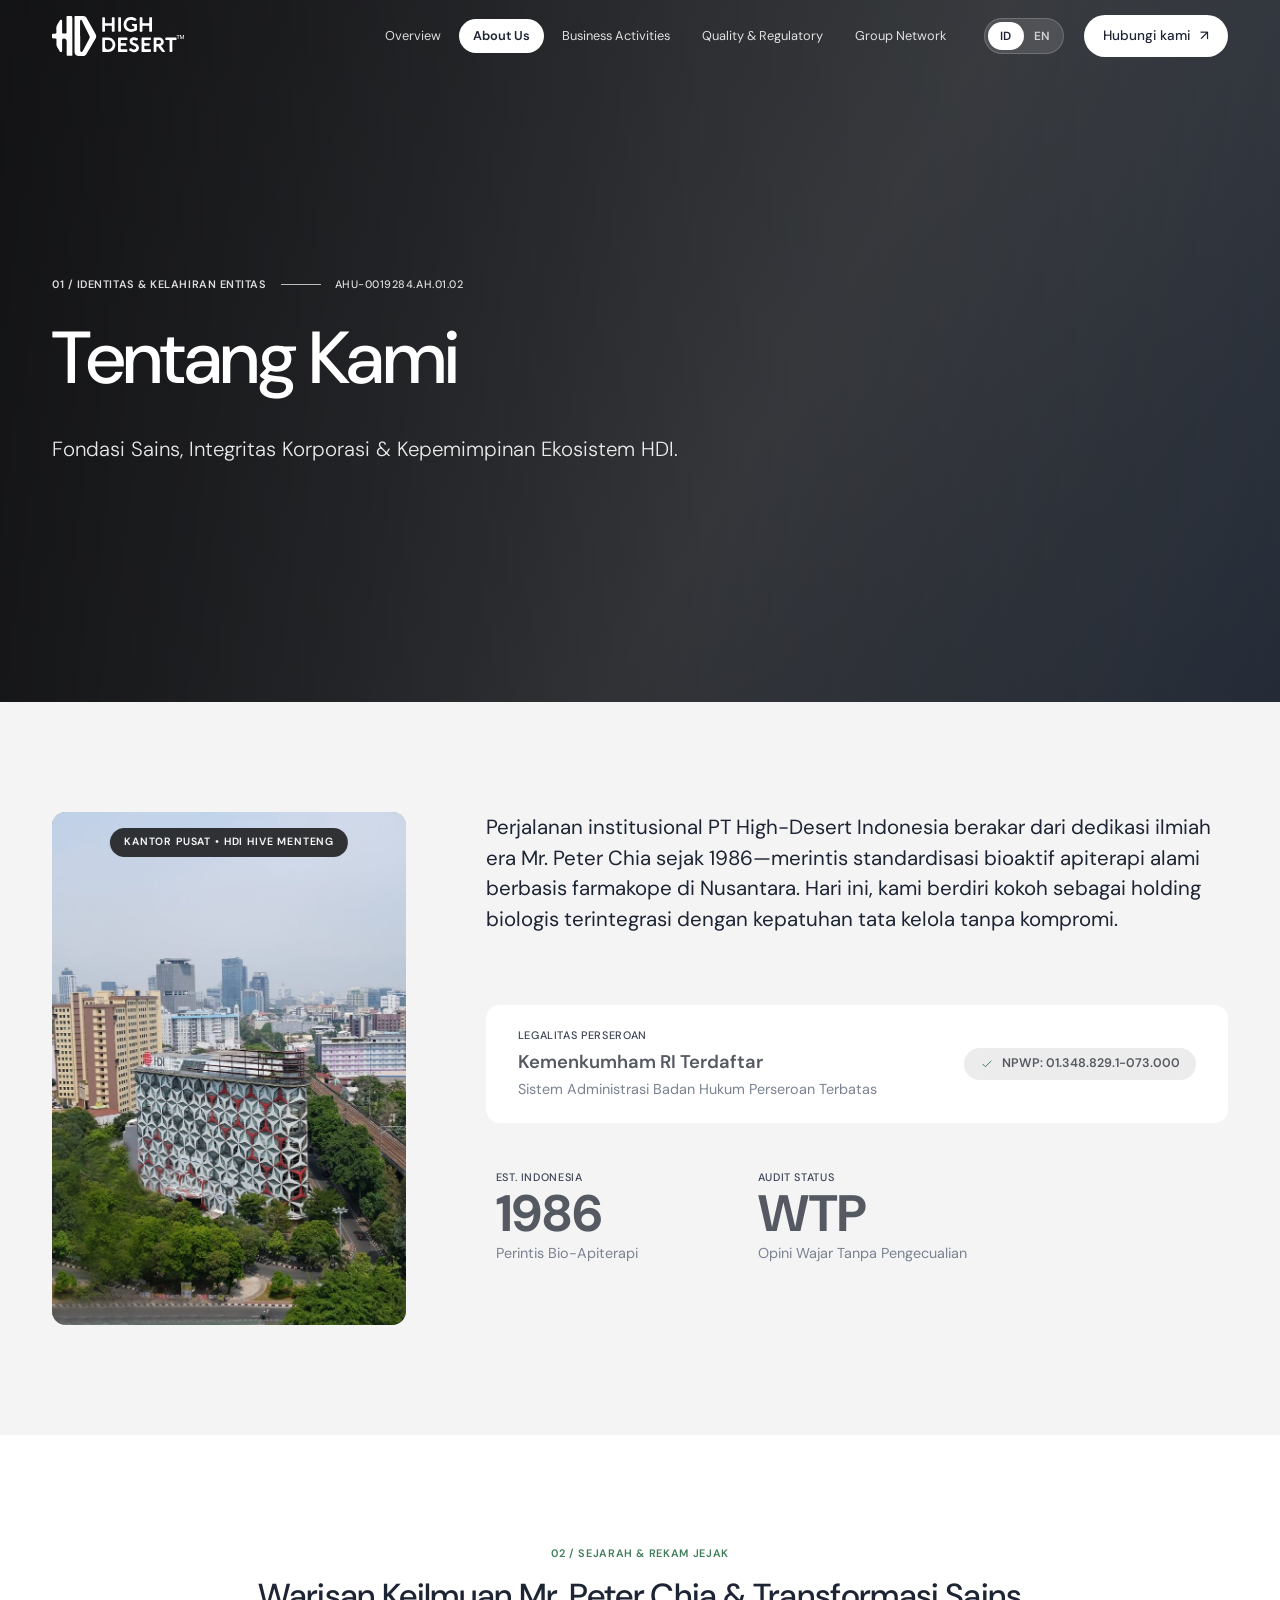
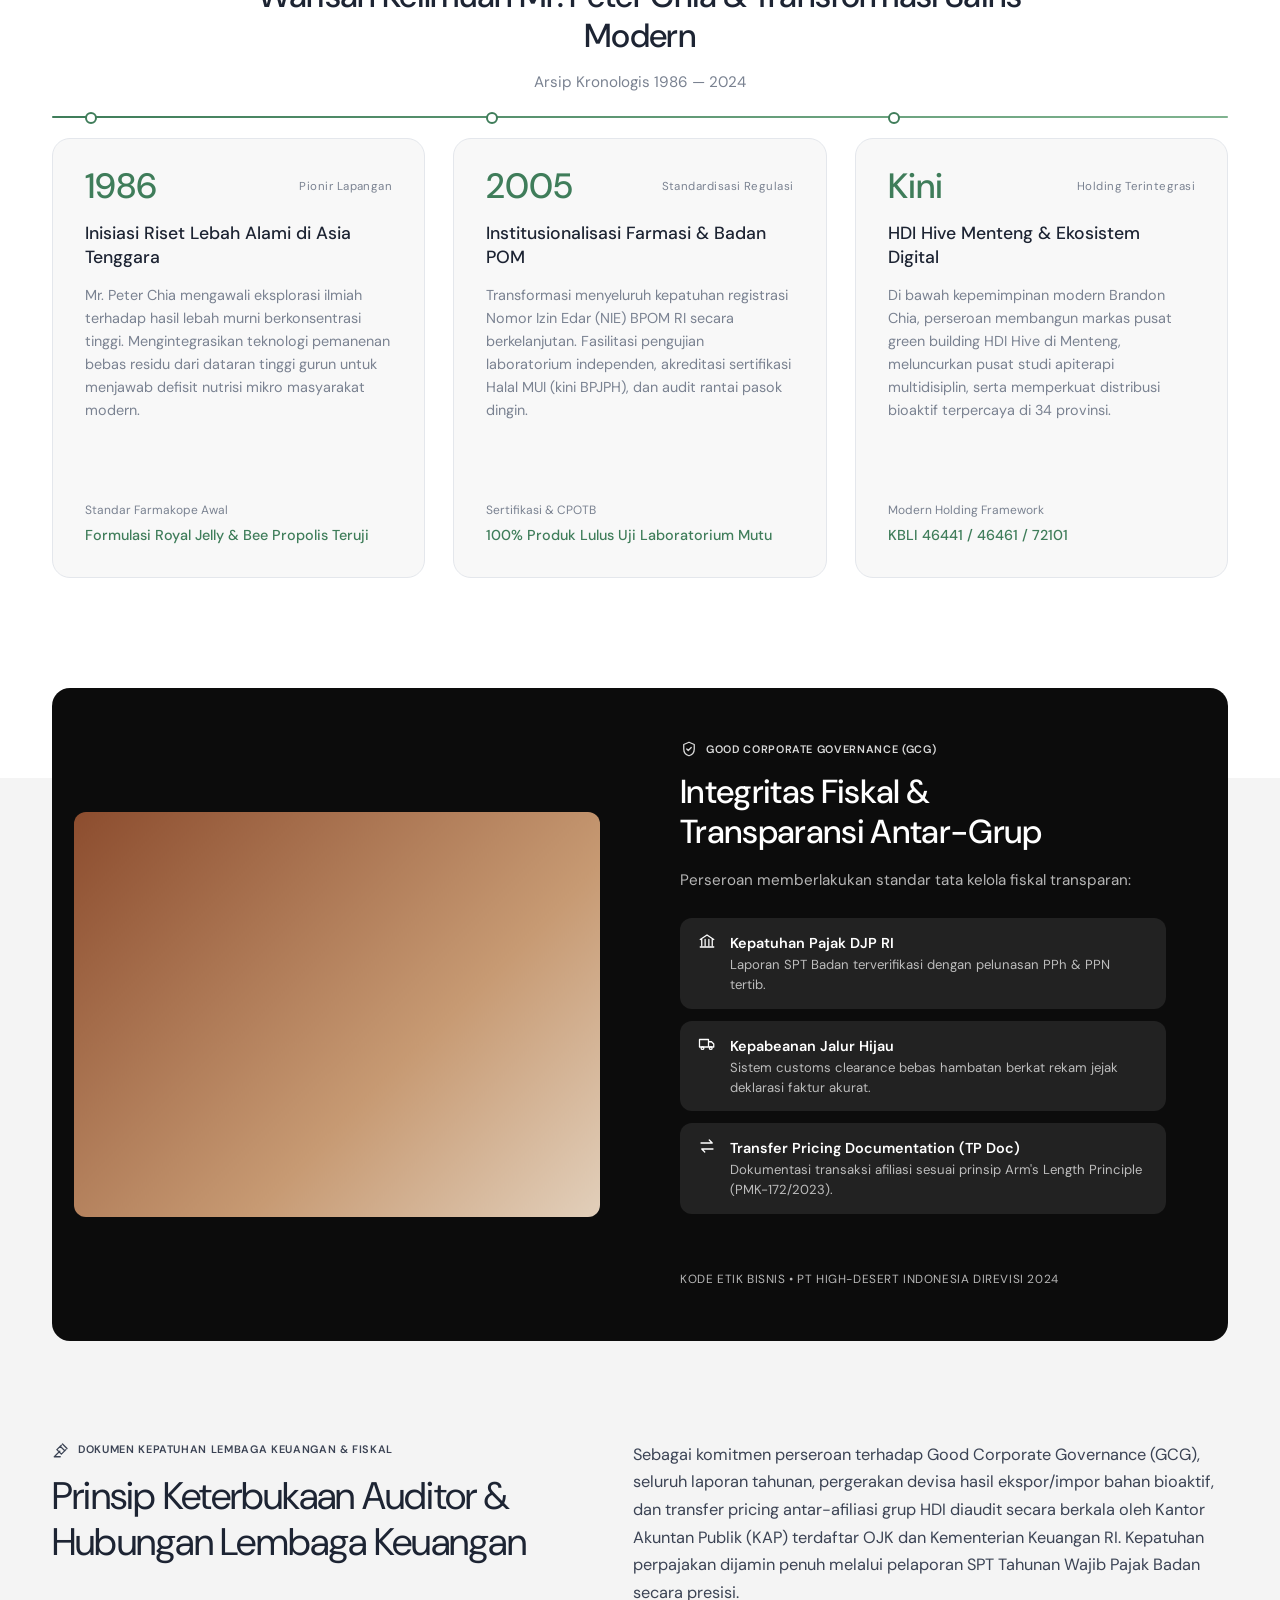
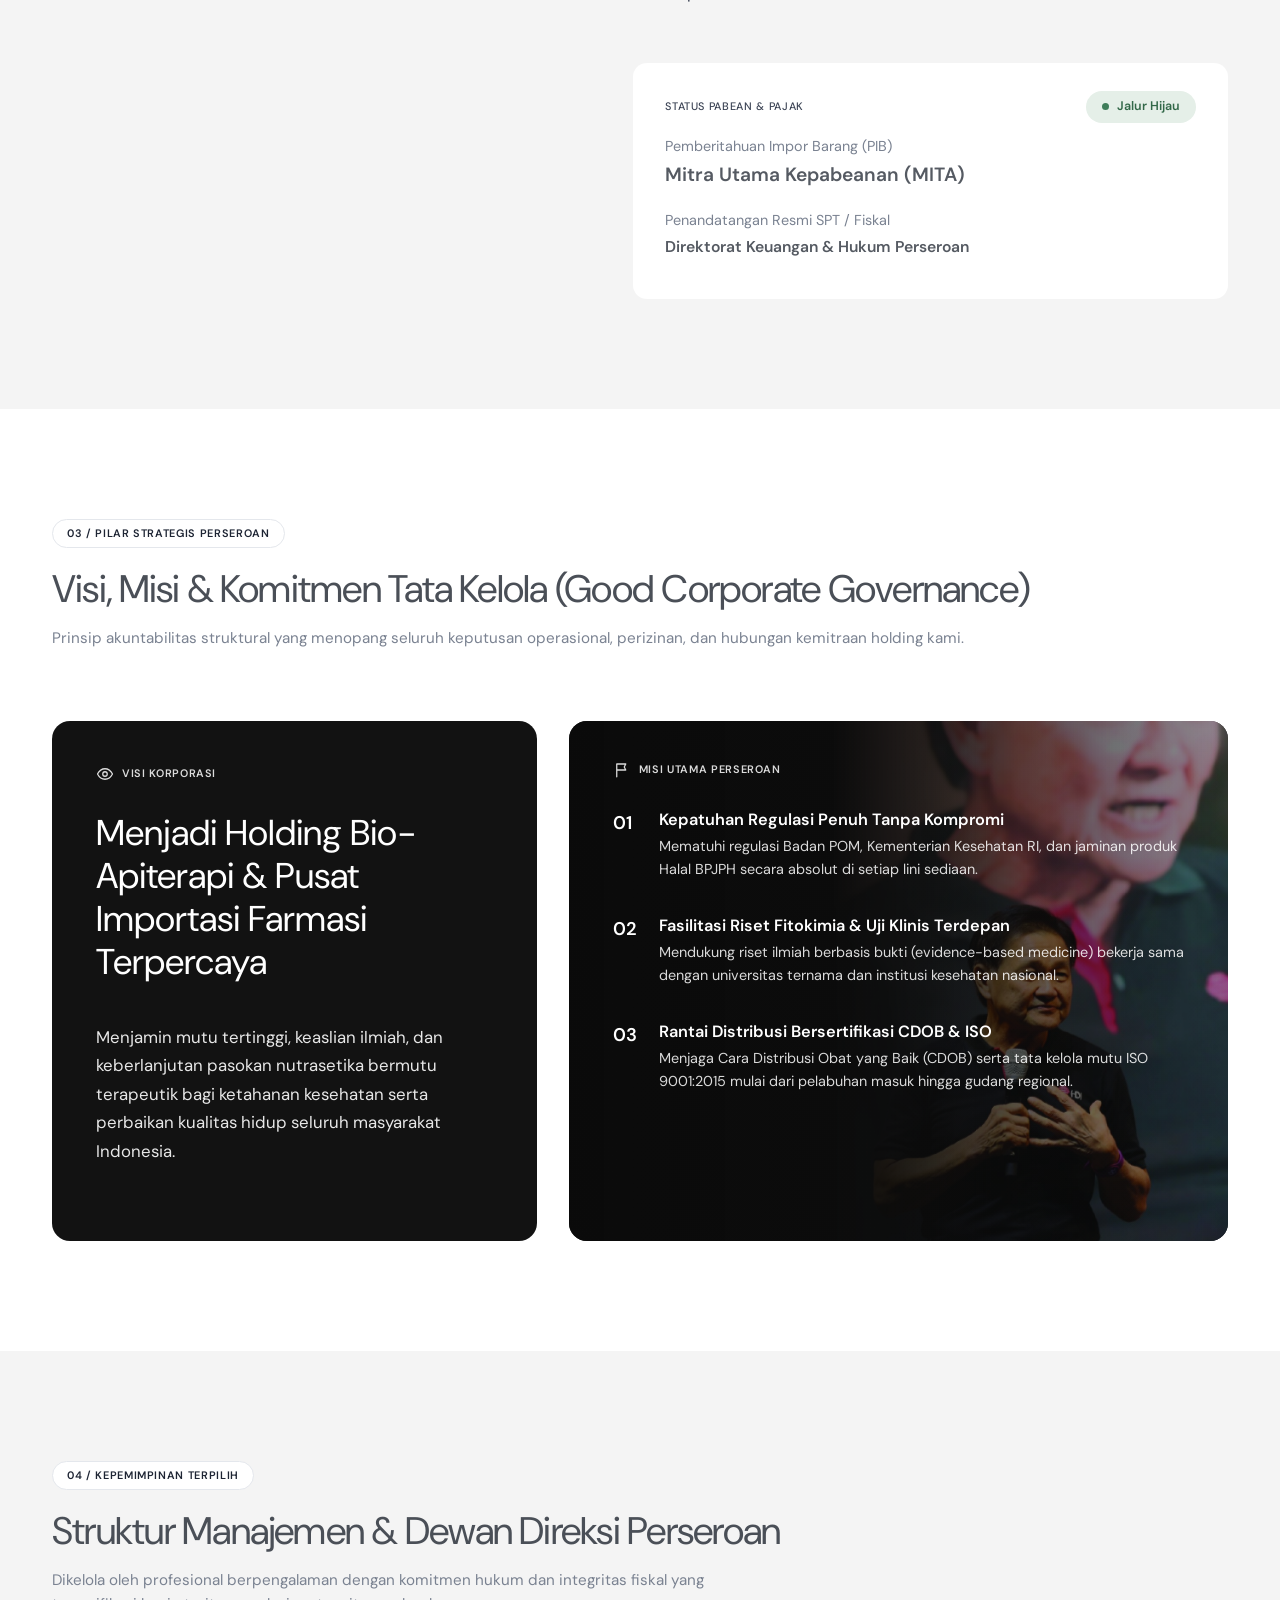
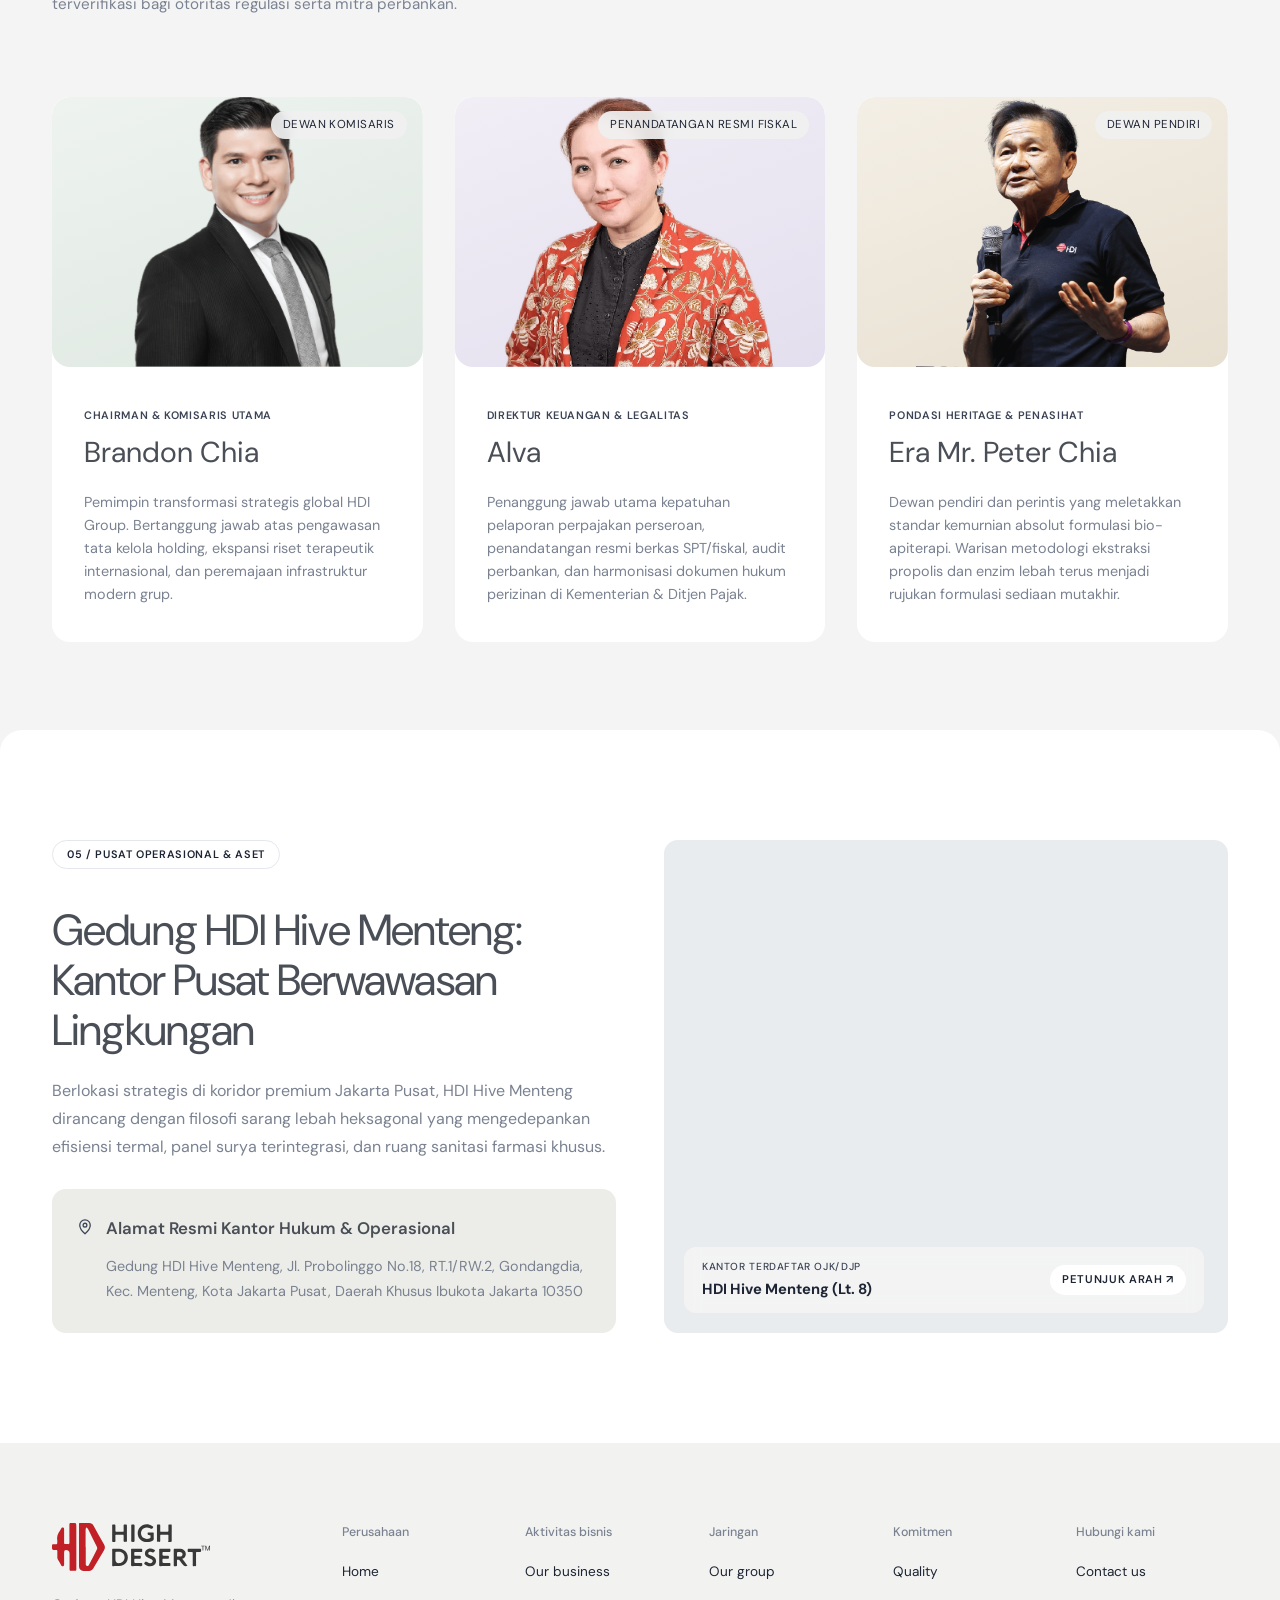
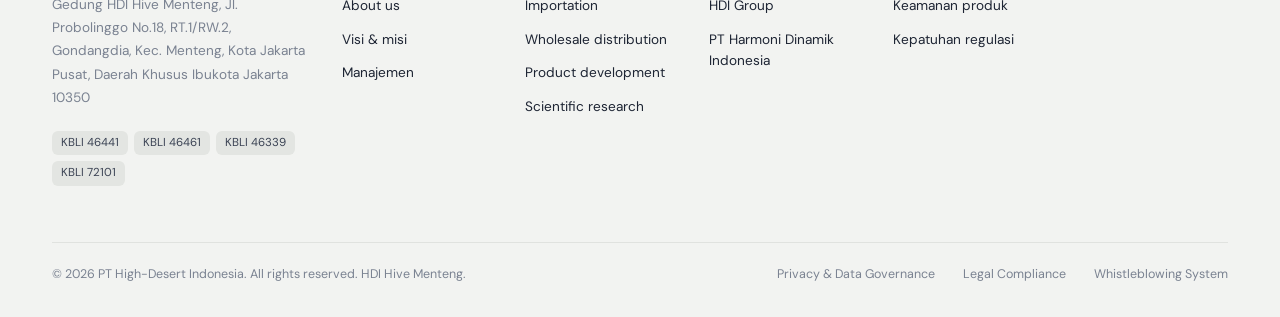
==== about.html @ 1d09f5a4 "Update semua file terbaru" ====
<!DOCTYPE html>
<html lang="id">
<head>
  <meta charset="UTF-8" />
  <meta name="viewport" content="width=device-width, initial-scale=1.0" />
  <title>Tentang Kami — PT High-Desert Indonesia</title>
  <meta name="description" content="Tentang PT High-Desert Indonesia: sejarah sejak 1986, tata kelola perusahaan (GCG), visi & misi, manajemen, dan kantor pusat HDI Hive Menteng." />
  <link rel="preconnect" href="https://fonts.googleapis.com" />
  <link rel="preconnect" href="https://fonts.gstatic.com" crossorigin />
  <link href="https://fonts.googleapis.com/css2?family=DM+Sans:opsz,wght@9..40,300;9..40,400;9..40,500;9..40,600;9..40,700&display=swap" rel="stylesheet" />
  <link rel="stylesheet" href="style.css" />
</head>
<body class="page-about">

  <!-- ============ HEADER ============ -->
  <header class="site-header">
    <div class="container header-inner">
      <a href="index.html" class="brand" aria-label="High-Desert — Beranda">
        <img src="assets/logo-white.svg" alt="High-Desert — Holding & Bioactive Apitherapy" class="brand-logo" width="132" height="40" />
      </a>

      <nav class="main-nav" aria-label="Navigasi utama">
        <ul>
          <li><a href="index.html">Overview</a></li>
          <li><a href="about.html" class="is-active" aria-current="page">About Us</a></li>
          <li><a href="business.html">Business Activities</a></li>
          <li><a href="quality.html">Quality &amp; Regulatory</a></li>
          <li><a href="network.html">Group Network</a></li>
        </ul>
      </nav>

      <div class="lang-switch" role="group" aria-label="Pilih bahasa">
        <button type="button" data-lang="id" aria-pressed="true">ID</button>
        <button type="button" data-lang="en" aria-pressed="false">EN</button>
        <span class="lang-pill" aria-hidden="true"></span>
      </div>

      <a href="contact.html" class="btn btn-light btn-sm header-cta">Hubungi kami <span aria-hidden="true">↗</span></a>

      <button class="nav-toggle" aria-label="Buka menu" aria-expanded="false">
        <span></span><span></span>
      </button>
    </div>
  </header>

  <main>
    <!-- ============ 01 HERO ============ -->
    <section class="page-hero" id="top">
      <div class="page-hero-bg" style="--img:url('assets/about-hero.jpg')"></div>
      <div class="page-hero-overlay"></div>
      <div class="container page-hero-content">
        <p class="eyebrow eyebrow-light hero-anim page-hero-eyebrow" style="--d:.1s">
          <strong>01 / Identitas &amp; Kelahiran Entitas</strong>
          <span class="eyebrow-line"></span>
          <span>AHU-0019284.AH.01.02</span>
        </p>
        <h1 class="hero-title page-hero-title">
          <span class="line"><span class="hero-anim" style="--d:.3s">Tentang Kami</span></span>
        </h1>
        <p class="page-hero-lead hero-anim" style="--d:.55s">Fondasi Sains, Integritas Korporasi &amp; Kepemimpinan Ekosistem HDI.</p>
      </div>
    </section>

    <!-- ============ INTRO / IDENTITAS ============ -->
    <section class="section section-gray">
      <div class="container intro-grid">
        <figure class="intro-photo reveal reveal-left">
          <div class="intro-photo-img" style="--img:url('assets/hdi-hive.jpg')"></div>
          <figcaption class="pill-dark">Kantor Pusat • HDI Hive Menteng</figcaption>
        </figure>

        <div class="intro-body">
          <p class="intro-lead reveal">
            Perjalanan institusional PT High-Desert Indonesia berakar dari dedikasi ilmiah era Mr. Peter Chia
            sejak 1986—merintis standardisasi bioaktif apiterapi alami berbasis farmakope di Nusantara.
            Hari ini, kami berdiri kokoh sebagai holding biologis terintegrasi dengan kepatuhan tata kelola tanpa kompromi.
          </p>

          <div class="legal-card reveal" style="--d:.1s">
            <div>
              <p class="eyebrow">Legalitas Perseroan</p>
              <h3 class="legal-title">Kemenkumham RI Terdaftar</h3>
              <p class="muted small">Sistem Administrasi Badan Hukum Perseroan Terbatas</p>
            </div>
            <span class="chip chip-check">
              <svg viewBox="0 0 24 24" aria-hidden="true"><path d="M5 12.5l4.2 4.2L19 7" /></svg>
              NPWP: 01.348.829.1-073.000
            </span>
          </div>

          <div class="stats">
            <div class="stat reveal" style="--d:.15s">
              <p class="eyebrow">Est. Indonesia</p>
              <p class="stat-value"><span data-count="1986" data-from="1900">1986</span></p>
              <p class="muted small">Perintis Bio-Apiterapi</p>
            </div>
            <div class="stat reveal" style="--d:.25s">
              <p class="eyebrow">Audit Status</p>
              <p class="stat-value">WTP</p>
              <p class="muted small">Opini Wajar Tanpa Pengecualian</p>
            </div>
          </div>
        </div>
      </div>
    </section>

    <!-- ============ 02 SEJARAH ============ -->
    <section class="section" id="sejarah">
      <div class="container">
        <div class="section-head center reveal">
          <p class="eyebrow eyebrow-green">02 / Sejarah &amp; Rekam Jejak</p>
          <h2 class="h2">Warisan Keilmuan Mr. Peter Chia &amp; Transformasi Sains Modern</h2>
          <p class="muted">Arsip Kronologis 1986 — 2024</p>
        </div>

        <div class="timeline">
          <div class="timeline-track" aria-hidden="true"><span class="timeline-fill"></span></div>

          <article class="tl-card reveal" style="--d:0s">
            <div class="tl-top"><span class="tl-year">1986</span><span class="tl-tag">Pionir Lapangan</span></div>
            <h3 class="h5">Inisiasi Riset Lebah Alami di Asia Tenggara</h3>
            <p class="muted small">Mr. Peter Chia mengawali eksplorasi ilmiah terhadap hasil lebah murni berkonsentrasi tinggi. Mengintegrasikan teknologi pemanenan bebas residu dari dataran tinggi gurun untuk menjawab defisit nutrisi mikro masyarakat modern.</p>
            <div class="tl-foot">
              <p class="muted xsmall">Standar Farmakope Awal</p>
              <p class="tl-highlight">Formulasi Royal Jelly &amp; Bee Propolis Teruji</p>
            </div>
          </article>

          <article class="tl-card reveal" style="--d:.15s">
            <div class="tl-top"><span class="tl-year">2005</span><span class="tl-tag">Standardisasi Regulasi</span></div>
            <h3 class="h5">Institusionalisasi Farmasi &amp; Badan POM</h3>
            <p class="muted small">Transformasi menyeluruh kepatuhan registrasi Nomor Izin Edar (NIE) BPOM RI secara berkelanjutan. Fasilitasi pengujian laboratorium independen, akreditasi sertifikasi Halal MUI (kini BPJPH), dan audit rantai pasok dingin.</p>
            <div class="tl-foot">
              <p class="muted xsmall">Sertifikasi &amp; CPOTB</p>
              <p class="tl-highlight">100% Produk Lulus Uji Laboratorium Mutu</p>
            </div>
          </article>

          <article class="tl-card reveal" style="--d:.3s">
            <div class="tl-top"><span class="tl-year">Kini</span><span class="tl-tag">Holding Terintegrasi</span></div>
            <h3 class="h5">HDI Hive Menteng &amp; Ekosistem Digital</h3>
            <p class="muted small">Di bawah kepemimpinan modern Brandon Chia, perseroan membangun markas pusat green building HDI Hive di Menteng, meluncurkan pusat studi apiterapi multidisiplin, serta memperkuat distribusi bioaktif terpercaya di 34 provinsi.</p>
            <div class="tl-foot">
              <p class="muted xsmall">Modern Holding Framework</p>
              <p class="tl-highlight">KBLI 46441 / 46461 / 72101</p>
            </div>
          </article>
        </div>
      </div>
    </section>

    <!-- ============ GCG ============ -->
    <section class="section section-gray section-gcg">
      <div class="container">
        <div class="gcg-panel reveal">
          <div class="gcg-img-wrap">
            <div class="gcg-img parallax" style="--img:url('assets/gcg-signing.jpg')"></div>
          </div>
          <div class="gcg-body">
            <p class="eyebrow eyebrow-light icon-eyebrow">
              <svg viewBox="0 0 24 24" aria-hidden="true"><path d="M12 3l7 3v6c0 4.5-3 7.8-7 9-4-1.2-7-4.5-7-9V6l7-3z" /><path d="M9 12l2 2 4-4" /></svg>
              Good Corporate Governance (GCG)
            </p>
            <h2 class="h2 light">Integritas Fiskal &amp;<br />Transparansi Antar-Grup</h2>
            <p class="gcg-lead">Perseroan memberlakukan standar tata kelola fiskal transparan:</p>

            <ul class="gcg-list">
              <li class="slide-in" style="--d:.1s">
                <svg viewBox="0 0 24 24" aria-hidden="true"><path d="M3 10l9-6 9 6M5 10v8M9.5 10v8M14.5 10v8M19 10v8M3 20h18" /></svg>
                <div><strong>Kepatuhan Pajak DJP RI</strong><span>Laporan SPT Badan terverifikasi dengan pelunasan PPh &amp; PPN tertib.</span></div>
              </li>
              <li class="slide-in" style="--d:.25s">
                <svg viewBox="0 0 24 24" aria-hidden="true"><path d="M2 6h12v10H2zM14 9h4l3 3v4h-7z" /><circle cx="6" cy="17.5" r="1.8" /><circle cx="17" cy="17.5" r="1.8" /></svg>
                <div><strong>Kepabeanan Jalur Hijau</strong><span>Sistem customs clearance bebas hambatan berkat rekam jejak deklarasi faktur akurat.</span></div>
              </li>
              <li class="slide-in" style="--d:.4s">
                <svg viewBox="0 0 24 24" aria-hidden="true"><path d="M4 8h15l-4-4M20 16H5l4 4" /></svg>
                <div><strong>Transfer Pricing Documentation (TP Doc)</strong><span>Dokumentasi transaksi afiliasi sesuai prinsip Arm's Length Principle (PMK-172/2023).</span></div>
              </li>
            </ul>

            <p class="gcg-foot">Kode Etik Bisnis • PT High-Desert Indonesia Direvisi 2024</p>
          </div>
        </div>

        <div class="audit-grid">
          <div class="reveal">
            <p class="eyebrow icon-eyebrow dark">
              <svg viewBox="0 0 24 24" aria-hidden="true"><path d="M14 4l6 6M11 7l6 6M12.5 5.5l-6 6 6 6 6-6M4 20l6.5-6.5M3 21h8" /></svg>
              Dokumen Kepatuhan Lembaga Keuangan &amp; Fiskal
            </p>
            <h2 class="h2">Prinsip Keterbukaan Auditor &amp; Hubungan Lembaga Keuangan</h2>
          </div>
          <div>
            <p class="audit-text reveal" style="--d:.1s">Sebagai komitmen perseroan terhadap Good Corporate Governance (GCG), seluruh laporan tahunan, pergerakan devisa hasil ekspor/impor bahan bioaktif, dan transfer pricing antar-afiliasi grup HDI diaudit secara berkala oleh Kantor Akuntan Publik (KAP) terdaftar OJK dan Kementerian Keuangan RI. Kepatuhan perpajakan dijamin penuh melalui pelaporan SPT Tahunan Wajib Pajak Badan secara presisi.</p>

            <div class="status-card reveal" style="--d:.2s">
              <div class="status-top">
                <p class="eyebrow">Status Pabean &amp; Pajak</p>
                <span class="chip chip-green"><span class="live-dot"></span>Jalur Hijau</span>
              </div>
              <p class="muted small">Pemberitahuan Impor Barang (PIB)</p>
              <p class="status-strong">Mitra Utama Kepabeanan (MITA)</p>
              <p class="muted small">Penandatangan Resmi SPT / Fiskal</p>
              <p class="status-strong small-strong">Direktorat Keuangan &amp; Hukum Perseroan</p>
            </div>
          </div>
        </div>
      </div>
    </section>

    <!-- ============ 03 VISI MISI ============ -->
    <section class="section" id="visi">
      <div class="container">
        <div class="section-head wide reveal">
          <p class="pill-outline">03 / Pilar Strategis Perseroan</p>
          <h2 class="h2 h2-lg">Visi, Misi &amp; Komitmen Tata Kelola (Good Corporate Governance)</h2>
          <p class="muted">Prinsip akuntabilitas struktural yang menopang seluruh keputusan operasional, perizinan, dan hubungan kemitraan holding kami.</p>
        </div>

        <div class="vm-grid">
          <article class="vm-card vm-visi reveal">
            <p class="eyebrow eyebrow-light icon-eyebrow">
              <svg viewBox="0 0 24 24" aria-hidden="true"><path d="M2 12s3.6-7 10-7 10 7 10 7-3.6 7-10 7S2 12 2 12z" /><circle cx="12" cy="12" r="3" /></svg>
              Visi Korporasi
            </p>
            <h3 class="vm-title">Menjadi Holding Bio-Apiterapi &amp; Pusat Importasi Farmasi Terpercaya</h3>
            <p class="vm-text">Menjamin mutu tertinggi, keaslian ilmiah, dan keberlanjutan pasokan nutrasetika bermutu terapeutik bagi ketahanan kesehatan serta perbaikan kualitas hidup seluruh masyarakat Indonesia.</p>
          </article>

          <article class="vm-card vm-misi reveal" style="--d:.15s">
            <div class="vm-misi-bg parallax" style="--img:url('assets/peter-chia-stage.jpg')"></div>
            <div class="vm-misi-content">
              <p class="eyebrow eyebrow-light icon-eyebrow">
                <svg viewBox="0 0 24 24" aria-hidden="true"><path d="M5 21V4M5 4h12l-2 4 2 4H5" /></svg>
                Misi Utama Perseroan
              </p>
              <ol class="misi-list">
                <li class="slide-in" style="--d:.2s"><span class="misi-no">01</span><div><strong>Kepatuhan Regulasi Penuh Tanpa Kompromi</strong><p>Mematuhi regulasi Badan POM, Kementerian Kesehatan RI, dan jaminan produk Halal BPJPH secara absolut di setiap lini sediaan.</p></div></li>
                <li class="slide-in" style="--d:.35s"><span class="misi-no">02</span><div><strong>Fasilitasi Riset Fitokimia &amp; Uji Klinis Terdepan</strong><p>Mendukung riset ilmiah berbasis bukti (evidence-based medicine) bekerja sama dengan universitas ternama dan institusi kesehatan nasional.</p></div></li>
                <li class="slide-in" style="--d:.5s"><span class="misi-no">03</span><div><strong>Rantai Distribusi Bersertifikasi CDOB &amp; ISO</strong><p>Menjaga Cara Distribusi Obat yang Baik (CDOB) serta tata kelola mutu ISO 9001:2015 mulai dari pelabuhan masuk hingga gudang regional.</p></div></li>
              </ol>
            </div>
          </article>
        </div>
      </div>
    </section>

    <!-- ============ 04 MANAJEMEN ============ -->
    <section class="section section-gray" id="manajemen">
      <div class="container">
        <div class="section-head wide reveal">
          <p class="pill-outline">04 / Kepemimpinan Terpilih</p>
          <h2 class="h2 h2-lg">Struktur Manajemen &amp; Dewan Direksi Perseroan</h2>
          <p class="muted">Dikelola oleh profesional berpengalaman dengan komitmen hukum dan integritas fiskal yang<br />terverifikasi bagi otoritas regulasi serta mitra perbankan.</p>
        </div>

        <div class="team-grid">
          <article class="team-card reveal" style="--d:0s">
            <div class="team-photo">
              <div class="team-img is-cutout" style="--img:url('assets/brandon-chia.png')"></div>
              <span class="team-badge">Dewan Komisaris</span>
            </div>
            <div class="team-body">
              <p class="eyebrow">Chairman &amp; Komisaris Utama</p>
              <h3 class="team-name">Brandon Chia</h3>
              <p class="muted small">Pemimpin transformasi strategis global HDI Group. Bertanggung jawab atas pengawasan tata kelola holding, ekspansi riset terapeutik internasional, dan peremajaan infrastruktur modern grup.</p>
            </div>
          </article>

          <article class="team-card reveal" style="--d:.15s">
            <div class="team-photo">
              <div class="team-img is-cutout" style="--img:url('assets/alva-paloma.png')"></div>
              <span class="team-badge">Penandatangan Resmi Fiskal</span>
            </div>
            <div class="team-body">
              <p class="eyebrow">Direktur Keuangan &amp; Legalitas</p>
              <h3 class="team-name">Alva</h3>
              <p class="muted small">Penanggung jawab utama kepatuhan pelaporan perpajakan perseroan, penandatangan resmi berkas SPT/fiskal, audit perbankan, dan harmonisasi dokumen hukum perizinan di Kementerian &amp; Ditjen Pajak.</p>
            </div>
          </article>

          <article class="team-card reveal" style="--d:.3s">
            <div class="team-photo">
              <div class="team-img is-cutout" style="--img:url('assets/peter-chia.png')"></div>
              <span class="team-badge">Dewan Pendiri</span>
            </div>
            <div class="team-body">
              <p class="eyebrow">Pondasi Heritage &amp; Penasihat</p>
              <h3 class="team-name">Era Mr. Peter Chia</h3>
              <p class="muted small">Dewan pendiri dan perintis yang meletakkan standar kemurnian absolut formulasi bio-apiterapi. Warisan metodologi ekstraksi propolis dan enzim lebah terus menjadi rujukan formulasi sediaan mutakhir.</p>
            </div>
          </article>
        </div>
      </div>
    </section>

    <!-- ============ 05 KANTOR ============ -->
    <section class="section section-rounded" id="kantor">
      <div class="container office-grid">
        <div>
          <p class="pill-outline reveal">05 / Pusat Operasional &amp; Aset</p>
          <h2 class="h2 h2-xl reveal" style="--d:.05s">Gedung HDI Hive Menteng: Kantor Pusat Berwawasan Lingkungan</h2>
          <p class="muted office-text reveal" style="--d:.1s">Berlokasi strategis di koridor premium Jakarta Pusat, HDI Hive Menteng dirancang dengan filosofi sarang lebah heksagonal yang mengedepankan efisiensi termal, panel surya terintegrasi, dan ruang sanitasi farmasi khusus.</p>

          <div class="address-card reveal" style="--d:.15s">
            <svg viewBox="0 0 24 24" aria-hidden="true"><path d="M12 21s-7-6.2-7-11.5a7 7 0 0114 0C19 14.8 12 21 12 21z" /><circle cx="12" cy="9.5" r="2.5" /></svg>
            <div>
              <h3>Alamat Resmi Kantor Hukum &amp; Operasional</h3>
              <address>Gedung HDI Hive Menteng, Jl. Probolinggo No.18, RT.1/RW.2, Gondangdia, Kec. Menteng, Kota Jakarta Pusat, Daerah Khusus Ibukota Jakarta 10350</address>
            </div>
          </div>
        </div>

        <div class="map-card reveal" style="--d:.2s">
          <iframe
            title="Peta lokasi HDI Hive Menteng"
            src="https://www.google.com/maps?q=HDI+Hive+Menteng,+Jl.+Probolinggo+No.18,+Gondangdia,+Menteng,+Jakarta+Pusat&z=13&output=embed"
            loading="lazy" referrerpolicy="no-referrer-when-downgrade"></iframe>
          <div class="map-label">
            <div>
              <p class="eyebrow">Kantor Terdaftar OJK/DJP</p>
              <strong>HDI Hive Menteng (Lt. 8)</strong>
            </div>
            <a class="map-link" href="https://www.google.com/maps/dir/?api=1&destination=HDI+Hive+Menteng,+Jl.+Probolinggo+No.18,+Gondangdia,+Menteng,+Jakarta+Pusat" target="_blank" rel="noopener">Petunjuk arah <span aria-hidden="true">↗</span></a>
          </div>
        </div>
      </div>
    </section>
  </main>

  <!-- ============ FOOTER ============ -->
  <footer class="site-footer" id="footer">
    <div class="container">
      <div class="footer-top">
        <div class="footer-brand">
          <img src="assets/logo-color.svg" alt="High-Desert" class="footer-logo" width="160" height="49" />
          <address>Gedung HDI Hive Menteng, Jl. Probolinggo No.18, RT.1/RW.2, Gondangdia, Kec. Menteng, Kota Jakarta Pusat, Daerah Khusus Ibukota Jakarta 10350</address>
          <div class="kbli">
            <span>KBLI 46441</span><span>KBLI 46461</span><span>KBLI 46339</span><span>KBLI 72101</span>
          </div>
        </div>

        <div class="footer-col">
          <h4>Perusahaan</h4>
          <a href="index.html">Home</a><a href="about.html">About us</a><a href="#visi">Visi &amp; misi</a><a href="#manajemen">Manajemen</a>
        </div>
        <div class="footer-col">
          <h4>Aktivitas bisnis</h4>
          <a href="business.html#divisi">Our business</a><a href="business.html#importation">Importation</a><a href="business.html#importation">Wholesale distribution</a><a href="business.html#research">Product development</a><a href="business.html#research">Scientific research</a>
        </div>
        <div class="footer-col">
          <h4>Jaringan</h4>
          <a href="network.html">Our group</a><a href="network.html#ekosistem">HDI Group</a><a href="network.html#entitas">PT Harmoni Dinamik Indonesia</a>
        </div>
        <div class="footer-col">
          <h4>Komitmen</h4>
          <a href="quality.html#komitmen">Quality</a><a href="quality.html#alur">Keamanan produk</a><a href="quality.html#regulasi">Kepatuhan regulasi</a>
        </div>
        <div class="footer-col">
          <h4>Hubungi kami</h4>
          <a href="contact.html">Contact us</a>
        </div>
      </div>

      <div class="footer-bottom">
        <p>© <span id="year">2024</span> PT High-Desert Indonesia. All rights reserved. HDI Hive Menteng.</p>
        <nav aria-label="Legal">
          <a href="#">Privacy &amp; Data Governance</a>
          <a href="#">Legal Compliance</a>
          <a href="contact.html?topik=whistleblowing#form">Whistleblowing System</a>
        </nav>
      </div>
    </div>
  </footer>

  <button class="back-to-top js-totop" type="button" aria-label="Kembali ke atas">
    <svg viewBox="0 0 48 48" aria-hidden="true">
      <circle class="ring-bg" cx="24" cy="24" r="22" />
      <circle class="ring-progress" cx="24" cy="24" r="22" />
    </svg>
    <span class="back-to-top-arrow" aria-hidden="true">↑</span>
  </button>

  <script src="i18n.js" defer></script>
  <script src="script.js" defer></script>
</body>
</html>
---- style.css ----
/* =========================================================
   PT High-Desert Indonesia — Homepage
   ========================================================= */

:root {
  --ink: #1d2433;
  --ink-soft: #3b4354;
  --muted: #7a8291;
  --line: #e4e7ec;
  --bg: #ffffff;
  --bg-soft: #f2f3f1;
  --bg-tint: #f6f7f9;
  --green: #3f7d5a;
  --green-dark: #326848;
  --blue: #2f6fb3;
  --blue-soft: #e8f1fa;
  --lilac: #ece7f7;
  --lime: #eef5dc;
  --navy: #1e2c42;
  --header-h: 72px;
  --radius: 14px;
  --radius-lg: 18px;
  --ease: cubic-bezier(.22, .61, .36, 1);
  --ease-out: cubic-bezier(.16, 1, .3, 1);
  --container: 1240px;
}

*,
*::before,
*::after { box-sizing: border-box; }

html { scroll-behavior: smooth; scroll-padding-top: var(--header-h); }

body {
  margin: 0;
  font-family: "DM Sans", system-ui, -apple-system, "Segoe UI", sans-serif;
  color: var(--ink);
  background: var(--bg);
  font-size: 16px;
  line-height: 1.6;
  -webkit-font-smoothing: antialiased;
  overflow-x: clip; /* cegah scroll horizontal dari animasi slide-in (tidak mengganggu sticky) */
}

img { max-width: 100%; display: block; }
a { color: inherit; text-decoration: none; }
h1, h2, h3, h4, p { margin: 0; }
ul { margin: 0; padding: 0; list-style: none; }
address { font-style: normal; }

.container {
  width: 100%;
  max-width: var(--container);
  margin: 0 auto;
  padding: 0 32px;
}

/* ---------- Typography ---------- */
.h2 {
  font-size: clamp(1.75rem, 2.6vw, 2.25rem);
  font-weight: 500;
  line-height: 1.2;
  letter-spacing: -.02em;
}
.h2.light { color: #fff; }
.h4 { font-size: 1.3rem; font-weight: 500; line-height: 1.3; letter-spacing: -.01em; }
.h5 { font-size: 1.1rem; font-weight: 500; line-height: 1.35; }
.muted { color: var(--muted); }
.small { font-size: .9rem; line-height: 1.6; }

.eyebrow {
  font-size: .68rem;
  font-weight: 500;
  letter-spacing: .06em;
  text-transform: uppercase;
  color: var(--ink-soft);
  margin-bottom: 14px;
}
.eyebrow-light { color: rgba(255, 255, 255, .85); }
.eyebrow-blue { color: var(--blue); font-weight: 600; }

/* ---------- Buttons ---------- */
.btn {
  display: inline-flex;
  align-items: center;
  gap: 10px;
  padding: 12px 22px;
  border-radius: 999px;
  font-weight: 500;
  font-size: .95rem;
  border: 1px solid transparent;
  cursor: pointer;
  transition: transform .35s var(--ease), background-color .35s var(--ease),
              box-shadow .35s var(--ease), color .35s var(--ease);
}
.btn:hover { transform: translateY(-2px); }
.btn-sm { padding: 9px 18px; font-size: .85rem; }

.btn-light { background: #fff; color: var(--ink); }
.btn-light:hover { box-shadow: 0 10px 24px -10px rgba(0, 0, 0, .35); }

.btn-glass {
  background: rgba(255, 255, 255, .14);
  color: #fff;
  border-color: rgba(255, 255, 255, .22);
  backdrop-filter: blur(8px);
}
.btn-glass:hover { background: rgba(255, 255, 255, .24); }

.btn-arrow { padding-right: 8px; }
.arrow-circle {
  display: grid;
  place-items: center;
  width: 32px;
  height: 32px;
  border-radius: 50%;
  background: var(--ink);
  color: #fff;
  transition: transform .4s var(--ease);
}
.btn-arrow:hover .arrow-circle { transform: translateX(4px); }

.btn-blue-text { color: var(--blue); padding: 11px 26px; }

.text-link {
  display: inline-flex;
  gap: 6px;
  margin-top: 14px;
  color: var(--blue);
  font-weight: 500;
  font-size: .95rem;
}
.text-link span { transition: transform .35s var(--ease); }
.text-link:hover span { transform: translateX(5px); }

/* ---------- Image helper ----------
   Gambar dipasang via --img. Jika file belum ada, gradient fallback tetap tampil. */
[style*="--img"] {
  background-image: var(--img), var(--fallback, linear-gradient(135deg, #dfe4ea, #c9d1db));
  background-size: cover;
  background-position: center;
  background-repeat: no-repeat;
}

/* =========================================================
   HEADER
   ========================================================= */
.site-header {
  position: fixed;
  inset: 0 0 auto 0;
  z-index: 100;
  height: var(--header-h);
  background: rgba(32, 34, 36, .0);
  transition: background-color .4s var(--ease), box-shadow .4s var(--ease), height .4s var(--ease);
}
.site-header.is-scrolled {
  background: rgba(30, 32, 34, .86);
  backdrop-filter: blur(14px);
  box-shadow: 0 6px 24px -12px rgba(0, 0, 0, .45);
  --header-h: 64px;
}
.header-inner {
  height: 100%;
  display: flex;
  align-items: center;
  justify-content: space-between;
  gap: 24px;
}

.brand { color: #fff; display: flex; flex-direction: column; line-height: 1.1; }
.brand-name { font-weight: 700; font-size: 1.05rem; letter-spacing: -.01em; display: inline-flex; align-items: center; }
.brand-name sup { font-size: .55em; margin-left: 1px; }
.brand-dot {
  width: 6px; height: 6px; border-radius: 50%; background: #fff; margin-left: 5px;
  animation: pulse 2.6s var(--ease) infinite;
}
.brand-tag { font-size: .58rem; letter-spacing: .08em; text-transform: uppercase; opacity: .85; margin-top: 4px; }

.main-nav ul {
  display: flex;
  gap: 4px;
  padding: 4px;
  border-radius: 999px;
}
.main-nav a {
  display: block;
  padding: 7px 14px;
  border-radius: 999px;
  color: rgba(255, 255, 255, .85);
  font-size: .8rem;
  transition: background-color .3s var(--ease), color .3s var(--ease);
}
.main-nav a:hover { color: #fff; background: rgba(255, 255, 255, .1); }
.main-nav a.is-active { background: #fff; color: var(--ink); font-weight: 600; }

.nav-toggle {
  display: none;
  width: 42px; height: 42px;
  border-radius: 50%;
  border: 1px solid rgba(255, 255, 255, .3);
  background: transparent;
  cursor: pointer;
  position: relative;
}
.nav-toggle span {
  position: absolute; left: 12px; right: 12px; height: 1.5px; background: #fff;
  transition: transform .35s var(--ease), top .35s var(--ease);
}
.nav-toggle span:first-child { top: 16px; }
.nav-toggle span:last-child { top: 24px; }
.nav-open .nav-toggle span:first-child { top: 20px; transform: rotate(45deg); }
.nav-open .nav-toggle span:last-child { top: 20px; transform: rotate(-45deg); }

/* =========================================================
   HERO
   ========================================================= */
.hero {
  position: relative;
  min-height: 100vh;
  min-height: 100svh;
  max-height: 900px;
  display: flex;
  align-items: flex-end;
  color: #fff;
  overflow: hidden;
  background: #1f2a2a;
}
.hero-bg {
  --fallback: radial-gradient(circle at 75% 35%, #b9822f 0%, #6b4a1e 25%, #23302f 60%, #1b2324 100%);
  position: absolute;
  inset: 0;
  transform: scale(1.12);
  animation: kenburns 18s var(--ease) forwards;
}
.hero-overlay {
  position: absolute;
  inset: 0;
  background:
    linear-gradient(90deg, rgba(18, 22, 24, .78) 0%, rgba(18, 22, 24, .4) 45%, rgba(18, 22, 24, .05) 75%),
    linear-gradient(0deg, rgba(18, 22, 24, .45) 0%, transparent 40%);
}
.hero-content { position: relative; padding-top: 140px; padding-bottom: 64px; }
.hero-title {
  font-size: clamp(2.6rem, 5.4vw, 4.4rem);
  font-weight: 500;
  line-height: 1.08;
  letter-spacing: -.025em;
  margin: 8px 0 28px;
}
.hero-title .line { display: block; overflow: hidden; padding-bottom: .06em; }
.hero-title .line > span { display: inline-block; }
.hero-lead { max-width: 520px; font-size: 1.05rem; color: rgba(255, 255, 255, .88); }
.hero-actions { display: flex; flex-wrap: wrap; gap: 12px; margin: 28px 0 44px; }
.hero-note { font-size: .8rem; color: rgba(255, 255, 255, .75); }

/* Hero entrance */
.hero-anim {
  opacity: 0;
  transform: translateY(24px);
  animation: heroIn 1s var(--ease-out) forwards;
  animation-delay: var(--d, 0s);
}
.hero-title .hero-anim { transform: translateY(105%); opacity: 1; }

/* =========================================================
   SECTIONS
   ========================================================= */
.section { padding: 110px 0; }
.section-tight { padding: 0 0 110px; }
.section-tint { background: var(--bg-tint); }
.section-head { max-width: 820px; margin-bottom: 44px; }
.section-head .h2 + .muted { margin-top: 14px; font-size: .95rem; }

/* ---------- Bento ---------- */
.bento {
  display: grid;
  grid-template-columns: 1fr 1fr 1fr;
  grid-template-rows: auto auto auto;
  gap: 16px;
}
.card {
  border-radius: var(--radius);
  padding: 26px 26px;
  position: relative;
  overflow: hidden;
  transition: transform .5s var(--ease), box-shadow .5s var(--ease);
}
.card:hover { transform: translateY(-4px); box-shadow: 0 20px 40px -24px rgba(29, 36, 51, .35); }
.card-soft { background: var(--bg-soft); }
.card-green { background: var(--green); color: #fff; }

/* ---------- Bento hover: membesar + berubah hijau ---------- */
.bento .card {
  transition: transform .55s var(--ease), box-shadow .55s var(--ease),
              background-color .5s var(--ease), color .5s var(--ease);
  will-change: transform;
}
.bento .card .eyebrow,
.bento .card .muted,
.bento .card .green-row p { transition: color .5s var(--ease); }

/* Kartu yang di-hover jadi hijau */
.bento .card:hover {
  z-index: 2;
  background: var(--green);
  color: #fff;
  box-shadow: 0 30px 60px -28px rgba(30, 70, 45, .55);
}
.bento .card:hover .eyebrow { color: rgba(255, 255, 255, .85); }
.bento .card:hover .muted { color: rgba(255, 255, 255, .85); }

/* Saat kartu lain di-hover, kartu Visi kembali abu-abu supaya hanya satu yang hijau */
.bento:has(.card:hover) .card-green:not(:hover) { background: var(--bg-soft); color: var(--ink); }
.bento:has(.card:hover) .card-green:not(:hover) .eyebrow { color: var(--ink-soft); }
.bento:has(.card:hover) .card-green:not(:hover) .green-row p { color: var(--muted); }

.bento-a { grid-column: 1; grid-row: 1 / span 2; min-height: 440px; padding-bottom: 0; display: flex; flex-direction: column; }
.bento-b { grid-column: 2; grid-row: 1; }
.bento-c { grid-column: 2; grid-row: 2; }
.bento-d { grid-column: 3; grid-row: 1 / span 2; display: flex; flex-direction: column; padding-bottom: 0; }
.bento-wide {
  grid-column: 1 / -1;
  display: flex; align-items: center; justify-content: space-between; gap: 24px;
  padding: 28px 32px;
  min-height: 170px;
}
.bento-wide .h4 { margin-bottom: 14px; }
.bento-c .h5 { margin-bottom: 18px; }

.card-media { transition: transform .9s var(--ease); }
.card:hover .card-media { transform: scale(1.04); }
.media-bottom {
  --fallback: linear-gradient(180deg, #e9ebe7, #d3d9d0);
  flex: 1;
  margin: 24px -26px 0;
  background-position: center bottom;
  background-size: contain;
}

.green-row { display: grid; grid-template-columns: 1fr 1fr; gap: 16px; align-items: end; margin-top: 18px; }
.green-row p { font-size: .82rem; color: rgba(255, 255, 255, .88); }
.green-img {
  --fallback: radial-gradient(circle at 50% 40%, #4f8a3c, #2d4f26);
  aspect-ratio: 1.3 / 1;
  border-radius: 10px;
  margin-left: -26px;
  margin-bottom: -6px;
}

.bento-d .h4 { margin-top: 12px; }
.misi-row { display: grid; grid-template-columns: 1fr 1.05fr; gap: 12px; flex: 1; margin-top: 16px; }
.misi-img { --fallback: linear-gradient(160deg, #f4f5f6, #d7dde4); margin-right: -26px; border-radius: 10px 0 0 0; min-height: 220px; }

.circle-img {
  --fallback: radial-gradient(circle, #f4ead8, #e8e2d6);
  width: 240px; height: 240px;
  border-radius: 50%;
  flex-shrink: 0;
  margin: -60px -10px -60px 0;
  box-shadow: inset 0 0 0 1px rgba(0, 0, 0, .04);
  animation: float 7s ease-in-out infinite;
}

/* ---------- Business ---------- */
.biz-grid { display: grid; grid-template-columns: repeat(4, 1fr); gap: 16px; }
.biz-card {
  position: relative;
  display: block;
  aspect-ratio: 3 / 4.8;
  border-radius: var(--radius);
  overflow: hidden;
  color: #fff;
  isolation: isolate;
}
.biz-img {
  --fallback: linear-gradient(160deg, #6c7d8c, #2c3a48);
  position: absolute; inset: 0; z-index: -2;
  transition: transform 1.1s var(--ease);
}
.biz-card::after {
  content: "";
  position: absolute; inset: 0; z-index: -1;
  background: linear-gradient(0deg, rgba(14, 22, 34, .85) 0%, rgba(14, 22, 34, .2) 35%, transparent 60%);
  transition: background-color .5s var(--ease);
}
.biz-card::before {
  /* overlay navy saat hover */
  content: "";
  position: absolute; inset: 0; z-index: -1;
  background: rgba(30, 44, 66, .9);
  opacity: 0;
  transition: opacity .6s var(--ease);
}
.biz-body {
  position: absolute; inset: 0;
  display: flex; flex-direction: column;
  padding: 22px;
}
.biz-eyebrow {
  font-size: .62rem;
  opacity: 0; transform: translateY(-8px);
  transition: opacity .5s var(--ease), transform .5s var(--ease);
}
.biz-text { margin-top: auto; }
.biz-card h3 {
  font-size: 1.15rem; font-weight: 500; line-height: 1.25;
  transition: font-size .5s var(--ease);
}
/* trik grid 0fr → 1fr supaya teks detail "membuka" dengan halus */
.biz-detail {
  display: grid;
  grid-template-rows: 0fr;
  transition: grid-template-rows .6s var(--ease);
}
.biz-detail > div {
  overflow: hidden;
  opacity: 0; transform: translateY(12px);
  transition: opacity .45s var(--ease), transform .55s var(--ease);
}
.biz-detail p { font-size: .82rem; line-height: 1.6; color: rgba(255, 255, 255, .78); padding-top: 14px; }
.biz-tags {
  display: flex; flex-wrap: wrap; gap: 4px 0;
  margin-top: 16px; padding-bottom: 4px;
  font-size: .68rem; color: rgba(255, 255, 255, .72);
}
.biz-tags li:not(:last-child)::after { content: "·"; margin: 0 7px; opacity: .7; }

.biz-card:hover .biz-img, .biz-card:focus-visible .biz-img { transform: scale(1.07); }
.biz-card:hover::before, .biz-card:focus-visible::before { opacity: 1; }
.biz-card:hover .biz-eyebrow, .biz-card:focus-visible .biz-eyebrow { opacity: 1; transform: none; }
.biz-card:hover .biz-detail, .biz-card:focus-visible .biz-detail { grid-template-rows: 1fr; }
.biz-card:hover .biz-detail > div, .biz-card:focus-visible .biz-detail > div {
  opacity: 1; transform: none; transition-delay: .12s;
}
.biz-card:hover .biz-text, .biz-card:focus-visible .biz-text { margin-bottom: 18%; }
.biz-text { transition: margin-bottom .6s var(--ease); }
.biz-card h3 { padding: 0; }

/* ---------- Research banner ---------- */
.research-banner {
  position: relative;
  border-radius: var(--radius-lg);
  overflow: hidden;
  min-height: 420px;
  display: flex;
  align-items: center;
  background: var(--navy);
}
.research-img {
  --fallback: linear-gradient(110deg, #1e2c42 30%, #50617a 70%, #8a97a8);
  position: absolute; inset: 0;
  background-position: right center;
  transform: scale(1.08);
  transition: transform 1.6s var(--ease);
}
.research-banner.is-visible .research-img { transform: scale(1); }
.research-overlay {
  position: absolute; inset: 0;
  background: linear-gradient(90deg, rgba(30, 44, 66, .97) 0%, rgba(30, 44, 66, .85) 38%, rgba(30, 44, 66, 0) 70%);
}
.research-content { position: relative; padding: 56px 52px; max-width: 560px; color: #fff; }
.research-content .h2 { font-size: clamp(2rem, 3.2vw, 2.7rem); margin-bottom: 22px; }
.research-text { font-size: .95rem; color: rgba(255, 255, 255, .85); margin-bottom: 32px; }

/* ---------- About ---------- */
.about-head { display: grid; grid-template-columns: 1fr 1fr; gap: 40px; align-items: start; margin-bottom: 44px; }
.about-head .muted { font-size: .95rem; padding-top: 28px; }
.about-grid { display: grid; grid-template-columns: 1fr 1fr; gap: 20px; align-items: stretch; }

.journey-card {
  background: var(--blue-soft);
  border-radius: var(--radius);
  padding: 30px;
  display: flex; flex-direction: column;
}
.journey-card .h4 { margin-bottom: 18px; }
.journey-foot { margin-top: auto; padding-top: 40px; font-weight: 500; font-size: .92rem; line-height: 1.6; }

.leaders .h5 { margin-bottom: 4px; }
.leaders > .muted { margin-bottom: 20px; }
.leader-grid { display: grid; grid-template-columns: 1fr 1fr; gap: 16px; }
.leader-card {
  position: relative;
  border-radius: var(--radius);
  padding: 22px;
  min-height: 250px;
  overflow: hidden;
  transition: transform .5s var(--ease), box-shadow .5s var(--ease);
}
.leader-card:hover { transform: translateY(-4px); box-shadow: 0 20px 40px -24px rgba(29, 36, 51, .35); }
.leader-lilac { background: var(--lilac); }
.leader-lime { background: var(--lime); }
.leader-photo {
  --fallback: radial-gradient(circle at 50% 35%, rgba(0,0,0,.12) 0 28%, transparent 29%),
              radial-gradient(ellipse at 50% 110%, rgba(0,0,0,.12) 0 48%, transparent 49%);
  position: absolute; left: 0; bottom: 0;
  width: 52%; height: 72%;
  background-size: contain;
  background-position: left bottom;
  transition: transform .7s var(--ease);
}
.leader-card:hover .leader-photo { transform: translateY(-4px); }
.leader-card h4 {
  position: absolute; left: 56%; top: 50%;
  transform: translateY(-50%);
  font-size: 1.45rem; font-weight: 500; line-height: 1.15;
}

/* ---------- Quality ---------- */
.quality-grid { display: grid; grid-template-columns: 1.4fr 1fr; gap: 48px; align-items: stretch; }
.quality-img {
  --fallback: linear-gradient(135deg, #bcd3ea, #4f7fae);
  border-radius: var(--radius);
  min-height: 440px;
}
.quality-list { display: flex; flex-direction: column; justify-content: center; }
.quality-list li { padding: 30px 0; border-bottom: 1px solid var(--line); }
.quality-list li:first-child { padding-top: 0; }
.quality-list li:last-child { border-bottom: 0; }
.quality-list .h5 { margin-bottom: 8px; }
.quality-note { display: flex; gap: 40px; margin-top: 22px; font-size: .75rem; color: var(--muted); }
.quality-note strong { color: var(--blue); font-weight: 600; }

/* ---------- Contact ---------- */
.contact-grid { display: grid; grid-template-columns: 1fr 1fr; gap: 56px; align-items: center; }
.contact-grid .h2 { margin-bottom: 16px; }
.contact-item { padding: 26px 0; border-bottom: 1px solid var(--line); max-width: 460px; }
.contact-item:first-of-type { margin-top: 18px; }
.contact-item:last-child { border-bottom: 0; }
.contact-item .eyebrow { margin-bottom: 6px; }
.contact-item .h5 { margin-bottom: 4px; }
.contact-img {
  --fallback: linear-gradient(135deg, #b48b62, #4e3a28);
  border-radius: var(--radius);
  aspect-ratio: 4 / 3.2;
}

/* =========================================================
   FOOTER
   ========================================================= */
.site-footer { background: var(--bg-soft); padding: 80px 0 32px; font-size: .85rem; }
.footer-top {
  display: grid;
  grid-template-columns: 1.7fr repeat(5, 1fr);
  gap: 32px;
}
.footer-logo { font-weight: 700; font-size: 1.2rem; letter-spacing: .02em; margin-bottom: 22px; }
.footer-brand address { color: var(--muted); line-height: 1.7; max-width: 260px; }
.kbli { display: flex; flex-wrap: wrap; gap: 6px; margin-top: 22px; }
.kbli span { background: #e3e5e2; color: var(--ink-soft); padding: 3px 9px; border-radius: 6px; font-size: .72rem; }
.footer-col h4 { font-size: .78rem; font-weight: 500; color: var(--muted); margin-bottom: 18px; }
.footer-col a { display: block; margin-bottom: 12px; color: var(--ink); width: fit-content; position: relative; }
.footer-col a::after {
  content: ""; position: absolute; left: 0; bottom: -2px; height: 1px; width: 100%;
  background: currentColor; transform: scaleX(0); transform-origin: right;
  transition: transform .4s var(--ease);
}
.footer-col a:hover::after { transform: scaleX(1); transform-origin: left; }
.footer-mini { color: var(--muted); font-size: .72rem; margin-top: 16px; }

.footer-totop { display: flex; justify-content: flex-end; margin: 56px 0 22px; }
.btn-totop-inline {
  font: inherit; font-size: .85rem;
  display: inline-flex; align-items: center; gap: 8px;
  background: #fff; color: var(--ink);
  border: 1px solid var(--line);
  padding: 10px 20px; border-radius: 10px;
  cursor: pointer;
  transition: transform .35s var(--ease), box-shadow .35s var(--ease);
}
.btn-totop-inline span { display: inline-block; transition: transform .35s var(--ease); }
.btn-totop-inline:hover { transform: translateY(-2px); box-shadow: 0 10px 22px -12px rgba(0, 0, 0, .3); }
.btn-totop-inline:hover span { transform: translateY(-3px); }

.footer-bottom {
  display: flex; justify-content: space-between; align-items: center; flex-wrap: wrap; gap: 16px;
  padding-top: 22px; border-top: 1px solid #e0e2df;
  color: var(--muted); font-size: .78rem;
}
.footer-bottom nav { display: flex; gap: 28px; flex-wrap: wrap; }
.footer-bottom a:hover { color: var(--ink); }

/* =========================================================
   FLOATING BACK TO TOP
   ========================================================= */
.back-to-top {
  position: fixed;
  right: 28px; bottom: 28px;
  z-index: 90;
  width: 52px; height: 52px;
  border: 0; border-radius: 50%;
  background: var(--ink);
  color: #fff;
  cursor: pointer;
  display: grid; place-items: center;
  box-shadow: 0 12px 28px -10px rgba(29, 36, 51, .55);
  opacity: 0; visibility: hidden;
  transform: translateY(16px) scale(.9);
  transition: opacity .45s var(--ease), transform .45s var(--ease), visibility .45s, background-color .3s;
}
.back-to-top.is-visible { opacity: 1; visibility: visible; transform: none; }
.back-to-top:hover { background: var(--green); }
.back-to-top svg { position: absolute; inset: 0; width: 100%; height: 100%; transform: rotate(-90deg); }
.ring-bg, .ring-progress { fill: none; stroke-width: 2; }
.ring-bg { stroke: rgba(255, 255, 255, .15); }
.ring-progress {
  stroke: #fff;
  stroke-linecap: round;
  stroke-dasharray: 138.23;          /* 2πr, r = 22 */
  stroke-dashoffset: 138.23;
  transition: stroke-dashoffset .15s linear;
}
.back-to-top-arrow { font-size: 1.15rem; position: relative; transition: transform .35s var(--ease); }
.back-to-top:hover .back-to-top-arrow { transform: translateY(-3px); }

/* =========================================================
   SCROLL REVEAL
   ========================================================= */
.reveal {
  opacity: 0;
  transform: translateY(32px);
  transition: opacity .9s var(--ease-out), transform .9s var(--ease-out);
  transition-delay: var(--d, 0s);
}
.reveal.is-visible { opacity: 1; transform: none; }
/* hover transform pada card tetap berjalan setelah muncul */
.card.reveal.is-visible:hover, .leader-card.reveal.is-visible:hover { transform: translateY(-4px); }
.bento .card.reveal.is-visible:hover { transform: translateY(-6px) scale(1.04); }
.bento .bento-wide.reveal.is-visible:hover { transform: translateY(-4px) scale(1.015); }

/* Tanpa JS: semua langsung tampil */
.no-js .reveal { opacity: 1; transform: none; }

/* =========================================================
   KEYFRAMES
   ========================================================= */
@keyframes heroIn { to { opacity: 1; transform: none; } }
@keyframes kenburns { to { transform: scale(1); } }
@keyframes float {
  0%, 100% { transform: translateY(0); }
  50% { transform: translateY(-10px); }
}
@keyframes pulse {
  0%, 100% { opacity: 1; transform: scale(1); }
  50% { opacity: .45; transform: scale(.8); }
}

/* =========================================================
   RESPONSIVE
   ========================================================= */
@media (max-width: 1080px) {
  .main-nav a { padding: 7px 10px; font-size: .76rem; }
  .footer-top { grid-template-columns: repeat(3, 1fr); }
  .footer-brand { grid-column: 1 / -1; }
}

@media (max-width: 960px) {
  .container { padding: 0 22px; }
  .nav-toggle { display: block; }
  .header-cta { display: none; }
  .main-nav {
    position: fixed;
    inset: 0 0 auto 0;
    top: var(--header-h);
    background: rgba(30, 32, 34, .97);
    backdrop-filter: blur(14px);
    padding: 12px 22px 24px;
    transform: translateY(-12px);
    opacity: 0; visibility: hidden;
    transition: opacity .35s var(--ease), transform .35s var(--ease), visibility .35s;
  }
  .nav-open .main-nav { opacity: 1; visibility: visible; transform: none; }
  .nav-open .site-header { background: rgba(30, 32, 34, .97); }
  .main-nav ul { flex-direction: column; border-radius: 0; }
  .main-nav a { font-size: 1rem; padding: 12px 14px; border-radius: 10px; }

  .section { padding: 80px 0; }
  .section-tight { padding-bottom: 80px; }

  .bento { grid-template-columns: 1fr 1fr; }
  .bento-a { grid-column: 1; grid-row: 1 / span 2; min-height: 380px; }
  .bento-b { grid-column: 2; grid-row: 1; }
  .bento-c { grid-column: 2; grid-row: 2; }
  .bento-d { grid-column: 1 / -1; grid-row: 3; }
  .misi-row { min-height: 220px; }

  .biz-grid { grid-template-columns: 1fr 1fr; }
  .about-head, .about-grid, .quality-grid, .contact-grid { grid-template-columns: 1fr; }
  .about-head { gap: 0; }
  .about-head .muted { padding-top: 16px; }
  .quality-img { min-height: 320px; }
  .research-overlay { background: linear-gradient(90deg, rgba(30, 44, 66, .96) 0%, rgba(30, 44, 66, .75) 70%, rgba(30, 44, 66, .4)); }
}

@media (max-width: 640px) {
  .hero-content { padding-bottom: 48px; }
  .bento { grid-template-columns: 1fr; }
  .bento-a, .bento-b, .bento-c, .bento-d, .bento-wide { grid-column: 1; grid-row: auto; }
  .bento-a { min-height: 360px; }
  .bento-wide { flex-direction: column; align-items: flex-start; }
  .circle-img { width: 180px; height: 180px; margin: 0 auto -70px; }
  .biz-card { aspect-ratio: 3 / 4; }
  .biz-grid { gap: 12px; }
  .biz-card h3 { font-size: 1rem; }
  .biz-body { padding: 16px; }
  .research-content { padding: 40px 28px; }
  .leader-grid { grid-template-columns: 1fr; }
  .quality-note { flex-direction: column; gap: 6px; }
  .footer-top { grid-template-columns: 1fr 1fr; }
  .footer-bottom { flex-direction: column; align-items: flex-start; }
  .back-to-top { right: 18px; bottom: 18px; width: 46px; height: 46px; }
}

@media (max-width: 420px) {
  .biz-grid { grid-template-columns: 1fr; }
  .biz-card { aspect-ratio: 4 / 3.4; }
}

/* Hormati pengaturan "reduce motion" */
@media (prefers-reduced-motion: reduce) {
  html { scroll-behavior: auto; }
  *, *::before, *::after {
    animation-duration: .01ms !important;
    animation-iteration-count: 1 !important;
    transition-duration: .01ms !important;
  }
  .reveal, .hero-anim { opacity: 1 !important; transform: none !important; }
}

/* =========================================================
   ABOUT PAGE (about.html)
   ========================================================= */
.section-gray { background: #f4f4f4; }
.xsmall { font-size: .75rem; }
.eyebrow-green { color: var(--green); font-weight: 600; }
.section-head.center { text-align: center; margin-left: auto; margin-right: auto; }
.section-head.wide { max-width: 1100px; }
.h2-lg { font-size: clamp(1.9rem, 3vw, 2.6rem); color: #4a4f57; font-weight: 400; }
.h2-xl { font-size: clamp(2rem, 3.4vw, 2.9rem); color: #4a4f57; font-weight: 400; line-height: 1.15; margin: 18px 0 22px; }

.pill-outline {
  display: inline-block;
  font-size: .68rem; font-weight: 600; letter-spacing: .06em; text-transform: uppercase;
  border: 1px solid var(--line); border-radius: 999px;
  padding: 5px 14px; margin-bottom: 18px; background: #fff;
}
.pill-dark {
  position: absolute; top: 16px; left: 50%; transform: translateX(-50%);
  white-space: nowrap;
  background: rgba(20, 20, 20, .85); color: #fff;
  font-size: .66rem; font-weight: 600; letter-spacing: .08em; text-transform: uppercase;
  padding: 6px 14px; border-radius: 999px;
  backdrop-filter: blur(6px);
}

/* icon helpers */
.icon-eyebrow { display: flex; align-items: center; gap: 8px; font-weight: 600; }
.icon-eyebrow svg, .gcg-list svg, .address-card svg, .chip-check svg {
  width: 18px; height: 18px; flex-shrink: 0;
  fill: none; stroke: currentColor; stroke-width: 1.7; stroke-linecap: round; stroke-linejoin: round;
}
.icon-eyebrow.dark { color: var(--ink-soft); }

/* ---------- Page hero ---------- */
.page-hero {
  position: relative;
  min-height: 78vh; max-height: 760px;
  display: flex; align-items: center;
  color: #fff; overflow: hidden;
  background: #1c1d1f;
}
.page-hero-bg {
  --fallback: linear-gradient(120deg, #2a2b2d, #4a4d52 60%, #2b3442);
  position: absolute; inset: 0;
  transform: scale(1.12);
  animation: kenburns 16s var(--ease) forwards;
}
.page-hero-overlay {
  position: absolute; inset: 0;
  background: linear-gradient(90deg, rgba(10, 10, 12, .72) 0%, rgba(10, 10, 12, .35) 55%, rgba(10, 10, 12, .2));
}
.page-hero-content { position: relative; padding-top: 120px; padding-bottom: 80px; }
.page-hero-eyebrow { display: flex; align-items: center; gap: 14px; flex-wrap: wrap; letter-spacing: .05em; }
.page-hero-eyebrow strong { font-weight: 600; }
.eyebrow-line {
  width: 40px; height: 1px; background: rgba(255, 255, 255, .7);
  transform-origin: left; animation: lineGrow 1s var(--ease-out) .6s both;
}
.page-hero-title { font-size: clamp(2.8rem, 5.8vw, 4.6rem); margin: 26px 0 30px; }
.page-hero-lead { font-size: clamp(1.05rem, 1.6vw, 1.4rem); color: rgba(255, 255, 255, .9); font-weight: 300; }

/* ---------- Intro ---------- */
.intro-grid { display: grid; grid-template-columns: 1fr 2.1fr; gap: 80px; align-items: start; }
.intro-photo { position: relative; margin: 0; border-radius: var(--radius); overflow: hidden; }
.intro-photo-img {
  --fallback: linear-gradient(180deg, #8fa48a, #c9ccc4 40%, #8b8f94);
  aspect-ratio: 3 / 4.35;
  transition: transform 1.2s var(--ease);
}
.intro-photo:hover .intro-photo-img { transform: scale(1.05); }
.intro-lead { font-size: clamp(1.1rem, 1.6vw, 1.45rem); line-height: 1.5; color: var(--ink); max-width: 820px; }

.legal-card {
  margin-top: 70px;
  background: #fff; border-radius: var(--radius);
  padding: 22px 32px;
  display: flex; align-items: center; justify-content: space-between; gap: 20px; flex-wrap: wrap;
  transition: box-shadow .5s var(--ease), transform .5s var(--ease);
}
.legal-card:hover { box-shadow: 0 18px 40px -26px rgba(0, 0, 0, .35); }
.legal-card .eyebrow { margin-bottom: 4px; }
.legal-title { font-size: 1.15rem; font-weight: 600; color: #555a62; }
.chip {
  display: inline-flex; align-items: center; gap: 8px;
  font-size: .78rem; font-weight: 600; color: #555a62;
  background: #ececec; border-radius: 999px; padding: 6px 16px;
}
.chip-check svg { width: 14px; height: 14px; color: var(--green); }
.chip-green { background: #e5efe8; color: var(--green-dark); }
.live-dot { width: 7px; height: 7px; border-radius: 50%; background: var(--green); animation: pulse 1.8s ease-in-out infinite; }

.stats { display: flex; gap: 120px; margin-top: 46px; padding-left: 10px; flex-wrap: wrap; }
.stat .eyebrow { margin-bottom: 0; }
.stat-value { font-size: clamp(2.6rem, 4vw, 3.4rem); font-weight: 700; color: #555a62; line-height: 1.1; font-variant-numeric: tabular-nums; }

/* ---------- Timeline ---------- */
.timeline { position: relative; display: grid; grid-template-columns: repeat(3, 1fr); gap: 28px; }
.timeline-track {
  position: absolute; left: 0; right: 0; top: -22px; height: 2px;
  background: var(--line); border-radius: 2px; overflow: hidden;
}
.timeline-fill {
  display: block; height: 100%; width: 100%;
  background: linear-gradient(90deg, var(--green), #7fb38f);
  transform: scaleX(0); transform-origin: left;
  transition: transform 1.8s var(--ease-out) .2s;
}
.timeline.is-visible .timeline-fill { transform: scaleX(1); }
.tl-card {
  position: relative;
  border: 1px solid var(--line); border-radius: var(--radius-lg);
  background: #f8f8f8;
  padding: 30px 32px 30px;
  display: flex; flex-direction: column;
  min-height: 440px;
  transition: transform .5s var(--ease), box-shadow .5s var(--ease), border-color .5s var(--ease), background-color .5s var(--ease);
}
.tl-card::before {
  /* titik di garis timeline */
  content: ""; position: absolute; top: -27px; left: 32px;
  width: 12px; height: 12px; border-radius: 50%;
  background: #fff; border: 2px solid var(--green);
  transform: scale(0); transition: transform .5s var(--ease) calc(var(--d, 0s) + .6s);
}
.tl-card.is-visible::before { transform: scale(1); }
.tl-card.reveal.is-visible:hover {
  transform: translateY(-6px);
  background: #fff; border-color: #cfe0d4;
  box-shadow: 0 26px 50px -30px rgba(30, 70, 45, .45);
}
.tl-top { display: flex; justify-content: space-between; align-items: center; margin-bottom: 18px; }
.tl-year { font-size: 2.2rem; font-weight: 500; color: var(--green); line-height: 1; }
.tl-tag { font-size: .72rem; letter-spacing: .04em; color: var(--muted); }
.tl-card .h5 { margin-bottom: 14px; }
.tl-foot { margin-top: auto; padding-top: 30px; }
.tl-highlight { color: var(--green); font-weight: 500; font-size: .9rem; margin-top: 4px; }

/* ---------- GCG ---------- */
.section-gcg { padding-top: 0; background: linear-gradient(180deg, #fff 0 90px, #f4f4f4 90px); }
.gcg-panel {
  background: #0c0c0c; color: #fff;
  border-radius: var(--radius-lg);
  padding: 22px;
  display: grid; grid-template-columns: 1fr 1fr; gap: 80px; align-items: center;
}
.gcg-img-wrap { border-radius: 12px; overflow: hidden; aspect-ratio: 1.3 / 1; }
.gcg-img { --fallback: linear-gradient(135deg, #8a4a2c, #c79a73 60%, #e6d7c5); width: 100%; height: 118%; margin-top: -9%; }
.gcg-body { padding: 30px 40px 30px 0; }
.gcg-body .h2 { margin: 6px 0 16px; font-size: clamp(1.8rem, 2.6vw, 2.4rem); }
.gcg-lead { color: rgba(255, 255, 255, .7); font-size: .95rem; max-width: 460px; margin-bottom: 26px; }
.gcg-list { display: flex; flex-direction: column; gap: 12px; }
.gcg-list li {
  display: flex; gap: 14px;
  background: #222; border-radius: 12px; padding: 14px 18px;
  transition: background-color .4s var(--ease), transform .4s var(--ease);
}
.gcg-list li:hover { background: #2c2c2c; transform: translateX(6px); }
.gcg-list li div { display: flex; flex-direction: column; }
.gcg-list strong { font-size: .9rem; font-weight: 600; }
.gcg-list span { font-size: .82rem; color: rgba(255, 255, 255, .7); line-height: 1.5; }
.gcg-foot { margin-top: 56px; font-size: .74rem; letter-spacing: .05em; text-transform: uppercase; color: rgba(255, 255, 255, .7); }

.audit-grid { display: grid; grid-template-columns: 1fr 1.15fr; gap: 64px; margin-top: 100px; }
.audit-grid .h2 { font-size: clamp(1.9rem, 3vw, 2.6rem); font-weight: 400; }
.audit-text { font-size: 1.02rem; line-height: 1.7; color: var(--ink-soft); }
.status-card {
  margin-top: 56px; background: #fff; border-radius: var(--radius); padding: 28px 32px 40px;
  transition: box-shadow .5s var(--ease), transform .5s var(--ease);
}
.status-card.reveal.is-visible:hover { transform: translateY(-4px); box-shadow: 0 20px 44px -28px rgba(0, 0, 0, .35); }
.status-top { display: flex; justify-content: space-between; align-items: center; margin-bottom: 12px; }
.status-top .eyebrow { margin: 0; }
.status-strong { font-size: 1.2rem; font-weight: 600; color: #555a62; margin: 2px 0 18px; }
.status-strong.small-strong { font-size: .98rem; margin-bottom: 0; }

/* ---------- Visi Misi ---------- */
.vm-grid { display: grid; grid-template-columns: 1fr 1.36fr; gap: 32px; margin-top: 70px; }
.vm-card { border-radius: var(--radius-lg); color: #fff; overflow: hidden; position: relative; min-height: 520px; }
.vm-visi { background: #121212; padding: 44px; transition: background-color .5s var(--ease); }
.vm-visi:hover { background: #1a1a1a; }
.vm-title { font-size: clamp(1.8rem, 2.8vw, 2.5rem); font-weight: 400; line-height: 1.2; margin: 28px 0 40px; }
.vm-text { font-size: 1.05rem; line-height: 1.7; color: rgba(255, 255, 255, .9); }
.vm-misi { background: #151515; }
.vm-misi-bg {
  --fallback: linear-gradient(110deg, #141414 30%, #3d3328 75%, #6a5640);
  position: absolute; inset: -8% 0; z-index: 0;
  background-position: right center;
}
.vm-misi::after {
  content: ""; position: absolute; inset: 0; z-index: 0;
  background: linear-gradient(90deg, rgba(10, 10, 10, .92) 0%, rgba(10, 10, 10, .78) 55%, rgba(10, 10, 10, .45));
}
.vm-misi-content { position: relative; z-index: 1; padding: 40px 44px; }
.misi-list { list-style: none; padding: 0; margin: 28px 0 0; display: flex; flex-direction: column; gap: 32px; max-width: 640px; }
.misi-list li { display: flex; gap: 20px; }
.misi-no { font-size: 1.15rem; font-weight: 600; padding-top: 2px; min-width: 26px; }
.misi-list strong { display: block; font-size: 1.02rem; font-weight: 600; margin-bottom: 2px; }
.misi-list p { font-size: .9rem; color: rgba(255, 255, 255, .85); line-height: 1.6; }
.misi-list li .misi-no { transition: color .4s var(--ease); }
.misi-list li:hover .misi-no { color: #8fd0a4; }

/* ---------- Team ---------- */
.team-grid { display: grid; grid-template-columns: repeat(3, 1fr); gap: 32px; margin-top: 80px; }
.team-card {
  background: #fff; border-radius: var(--radius-lg); overflow: hidden;
  transition: transform .55s var(--ease), box-shadow .55s var(--ease);
}
.team-card.reveal.is-visible:hover { transform: translateY(-8px); box-shadow: 0 30px 60px -34px rgba(0, 0, 0, .4); }
.team-photo { position: relative; aspect-ratio: 1.37 / 1; overflow: hidden; border-radius: var(--radius-lg); }
.team-img { --fallback: linear-gradient(160deg, #cfd6de, #8a97a6); position: absolute; inset: 0; transition: transform 1.1s var(--ease); }
.team-card:hover .team-img { transform: scale(1.06); }
.team-badge {
  position: absolute; top: 14px; right: 16px;
  background: rgba(240, 240, 240, .92); color: var(--ink);
  font-size: .72rem; letter-spacing: .04em; text-transform: uppercase;
  padding: 5px 12px; border-radius: 999px;
  backdrop-filter: blur(6px);
  transform: translateY(-6px); opacity: 0;
  transition: transform .6s var(--ease) .5s, opacity .6s var(--ease) .5s;
}
.team-card.is-visible .team-badge { transform: none; opacity: 1; }
.team-body { padding: 40px 32px 36px; }
.team-body .eyebrow { font-weight: 600; margin-bottom: 4px; }
.team-name { font-size: 1.8rem; font-weight: 400; color: #4a4f57; margin-bottom: 16px; }

/* ---------- Office ---------- */
.section-rounded { background: #fff; border-radius: 22px 22px 0 0; margin-top: -22px; position: relative; }
.office-grid { display: grid; grid-template-columns: 1fr 1fr; gap: 48px; align-items: end; }
.office-text { font-size: 1rem; line-height: 1.75; margin-bottom: 28px; }
.address-card {
  display: flex; gap: 12px;
  background: #ecede8; border-radius: var(--radius); padding: 26px 24px 30px;
  transition: background-color .4s var(--ease);
}
.address-card:hover { background: #e3e6dd; }
.address-card svg { color: var(--ink-soft); margin-top: 3px; }
.address-card h3 { font-size: 1.05rem; font-weight: 600; color: #4a4f57; margin-bottom: 12px; }
.address-card address { font-size: .9rem; color: var(--muted); line-height: 1.7; }
.map-card { position: relative; border-radius: var(--radius); overflow: hidden; height: 100%; min-height: 380px; background: #e9ecef; }
.map-card iframe { position: absolute; inset: 0; width: 100%; height: 100%; border: 0; filter: grayscale(.25) contrast(1.02); transition: filter .6s var(--ease); }
.map-card:hover iframe { filter: none; }
.map-label {
  position: absolute; left: 20px; right: 20px; bottom: 20px; max-width: 520px;
  display: flex; justify-content: space-between; align-items: center; gap: 16px;
  background: rgba(244, 244, 244, .9); backdrop-filter: blur(8px);
  padding: 12px 18px; border-radius: 12px;
}
.map-label .eyebrow { margin-bottom: 0; font-size: .64rem; }
.map-label strong { font-size: .92rem; }
.map-link {
  font-size: .7rem; font-weight: 600; letter-spacing: .06em; text-transform: uppercase;
  background: #fff; padding: 6px 12px; border-radius: 999px; white-space: nowrap;
  transition: background-color .3s var(--ease), color .3s var(--ease);
}
.map-link:hover { background: var(--green); color: #fff; }

/* ---------- Animasi tambahan ---------- */
.reveal-left { transform: translateX(-40px); }
.slide-in {
  opacity: 0; transform: translateX(28px);
  transition: opacity .8s var(--ease-out), transform .8s var(--ease-out), background-color .4s var(--ease);
  transition-delay: var(--d, 0s);
}
.slide-in.is-visible { opacity: 1; transform: none; }
.gcg-list li.slide-in.is-visible:hover { transform: translateX(6px); }
.parallax { will-change: transform; }
@keyframes lineGrow { from { transform: scaleX(0); } to { transform: scaleX(1); } }

/* ---------- Responsive about ---------- */
@media (max-width: 1080px) {
  .intro-grid { gap: 48px; }
  .stats { gap: 64px; }
  .gcg-panel { gap: 40px; }
}
@media (max-width: 960px) {
  .intro-grid, .gcg-panel, .audit-grid, .vm-grid, .office-grid { grid-template-columns: 1fr; }
  .intro-photo { max-width: 420px; }
  .legal-card { margin-top: 40px; }
  .timeline { grid-template-columns: 1fr; gap: 20px; }
  .timeline-track { display: none; }
  .tl-card::before { display: none; }
  .tl-card { min-height: 0; }
  .gcg-body { padding: 10px 14px 20px; }
  .audit-grid { gap: 24px; margin-top: 70px; }
  .status-card { margin-top: 32px; }
  .vm-card { min-height: 0; }
  .team-grid { grid-template-columns: 1fr 1fr; }
  .map-card { min-height: 360px; }
}
@media (max-width: 640px) {
  .page-hero { min-height: 70vh; }
  .stats { gap: 40px; }
  .vm-visi, .vm-misi-content { padding: 30px 26px; }
  .team-grid { grid-template-columns: 1fr; }
  .map-label { flex-direction: column; align-items: flex-start; }
}
@media (prefers-reduced-motion: reduce) {
  .slide-in, .timeline-fill, .team-badge, .tl-card::before { opacity: 1 !important; transform: none !important; }
}

/* =========================================================
   BUSINESS PAGE (business.html)
   ========================================================= */
html:has(.page-business) { scroll-padding-top: 150px; }
.h2-dark { font-size: clamp(1.9rem, 3vw, 2.6rem); font-weight: 500; line-height: 1.12; letter-spacing: -.02em; }

/* ---------- Hero ---------- */
.biz-hero { min-height: 86vh; max-height: 820px; align-items: stretch; flex-direction: column; justify-content: flex-end; }
.biz-hero .page-hero-overlay {
  background:
    linear-gradient(90deg, rgba(10, 14, 18, .78) 0%, rgba(10, 14, 18, .4) 55%, rgba(10, 14, 18, .25)),
    linear-gradient(0deg, rgba(10, 14, 18, .55) 0%, transparent 45%);
}
.biz-hero .page-hero-bg { --fallback: linear-gradient(120deg, #2b3440, #5d6b7a 55%, #8a7a62); }
.biz-hero-content {
  display: grid; grid-template-columns: 1.5fr 1fr; gap: 48px; align-items: end;
  padding-top: 140px; padding-bottom: 36px;
}
.breadcrumb { display: flex; gap: 8px; font-size: .8rem; color: rgba(255, 255, 255, .75); margin-bottom: 8px; }
.breadcrumb a:hover { color: #fff; text-decoration: underline; }
.biz-hero-lead { max-width: 560px; font-size: clamp(1rem, 1.4vw, 1.2rem); line-height: 1.6; }
.hero-green-card {
  justify-self: end; width: 100%; max-width: 400px;
  background: rgba(63, 125, 90, .92);
  backdrop-filter: blur(6px);
  border-radius: var(--radius); padding: 28px 30px;
  box-shadow: 0 30px 60px -30px rgba(0, 0, 0, .6);
  transition: transform .5s var(--ease), background-color .5s var(--ease);
}
.hero-green-card:hover { transform: translateY(-6px) !important; background: rgba(63, 125, 90, 1); }
.hero-green-card h2 { font-size: clamp(1.5rem, 2.2vw, 1.9rem); font-weight: 400; line-height: 1.2; margin-bottom: 26px; }
.hero-green-foot { font-size: .8rem; color: rgba(255, 255, 255, .85); line-height: 1.5; }
.hero-caption {
  position: relative; display: flex; justify-content: space-between; gap: 16px;
  padding-bottom: 22px; font-size: .7rem; color: rgba(255, 255, 255, .65);
}
.hero-caption span:first-child { font-weight: 600; letter-spacing: .05em; text-transform: uppercase; color: rgba(255, 255, 255, .85); }

/* ---------- Sub nav (sticky) ---------- */
.subnav {
  position: sticky; top: 64px; z-index: 50;
  background: rgba(255, 255, 255, .92); backdrop-filter: blur(12px);
  border-bottom: 1px solid var(--line);
}
.subnav-inner { position: relative; display: grid; grid-template-columns: repeat(4, 1fr); }
.subnav a {
  display: flex; gap: 18px; align-items: flex-start;
  padding: 22px 12px 22px 0;
  font-size: .9rem; line-height: 1.35; color: var(--ink-soft);
  transition: color .3s var(--ease);
}
.subnav a span { font-size: .75rem; color: var(--green); padding-top: 2px; }
.subnav a:hover, .subnav a.is-active { color: var(--ink); }
.subnav a.is-active { font-weight: 500; }
.subnav-indicator {
  position: absolute; bottom: -1px; left: 0; height: 2px; width: 0;
  background: var(--green);
  transition: transform .5s var(--ease), width .5s var(--ease), opacity .3s;
  opacity: 0;
}

/* ---------- Importation ---------- */
.import-grid { display: grid; grid-template-columns: 1.05fr 1fr; gap: 40px; align-items: start; }
.import-img-wrap { border-radius: var(--radius); overflow: hidden; aspect-ratio: 1.47 / 1; }
.import-img { --fallback: linear-gradient(135deg, #e7e5e0, #c8c2b6); width: 100%; height: 116%; margin-top: -8%; }
.cat-list li {
  position: relative;
  display: grid; grid-template-columns: 36px 1fr auto; align-items: center;
  padding: 16px 0; border-bottom: 1px solid var(--line);
  cursor: default;
}
.cat-list li::before {
  content: ""; position: absolute; left: 0; bottom: -1px; height: 1px; width: 100%;
  background: var(--green); transform: scaleX(0); transform-origin: left;
  transition: transform .6s var(--ease);
}
.cat-list li:hover::before { transform: scaleX(1); }
.cat-no { font-size: .72rem; color: var(--muted); align-self: start; padding-top: 6px; }
.cat-list h3 { font-size: 1.15rem; font-weight: 500; transition: color .35s var(--ease), transform .45s var(--ease); }
.cat-list p { font-size: .8rem; color: var(--muted); margin-top: 4px; }
.cat-arrow { color: var(--green); opacity: 0; transform: translateX(-10px); transition: opacity .4s var(--ease), transform .4s var(--ease); }
.cat-list li:hover h3 { color: var(--green); transform: translateX(6px); }
.cat-list li:hover .cat-arrow { opacity: 1; transform: none; }

/* ---------- Divisi carousel ---------- */
.section-divisi { padding-top: 40px; overflow: hidden; }
.divisi-head { display: flex; justify-content: space-between; align-items: flex-end; gap: 24px; }
.divisi-head .section-head { max-width: 720px; }
.divisi-head .h2 + .muted { margin-top: 26px; }
.carousel-controls { display: flex; gap: 10px; margin-bottom: 44px; }
.car-btn {
  width: 48px; height: 48px; border-radius: 50%;
  border: 1px solid var(--line); background: #fff; color: var(--ink);
  font-size: 1.05rem; cursor: pointer;
  transition: background-color .3s var(--ease), color .3s var(--ease), border-color .3s var(--ease), opacity .3s;
}
.car-btn:hover:not(:disabled) { background: var(--green); border-color: var(--green); color: #fff; }
.car-btn:disabled { opacity: .35; cursor: default; }
.carousel {
  overflow-x: auto; scroll-snap-type: x mandatory; scroll-behavior: smooth;
  scrollbar-width: none; cursor: grab;
  padding-left: max(32px, calc((100vw - var(--container)) / 2 + 32px));
  padding-right: 32px;
  scroll-padding-left: max(32px, calc((100vw - var(--container)) / 2 + 32px));
}
.carousel::-webkit-scrollbar { display: none; }
.carousel.is-dragging { cursor: grabbing; scroll-snap-type: none; scroll-behavior: auto; }
.carousel.is-dragging * { user-select: none; pointer-events: none; }
.carousel-track { display: flex; gap: 28px; width: max-content; padding-bottom: 8px; }
.div-card { width: clamp(270px, 30vw, 380px); scroll-snap-align: start; }
.div-img-wrap { border-radius: 10px; overflow: hidden; aspect-ratio: 1.7 / 1; }
.div-img { --fallback: linear-gradient(135deg, #f2d9a0, #d9a441); width: 100%; height: 100%; transition: transform 1.1s var(--ease); }
.div-card:nth-child(2) .div-img { --fallback: linear-gradient(135deg, #c9b9a8, #6b5c50); }
.div-card:nth-child(3) .div-img { --fallback: linear-gradient(135deg, #f3c8c8, #c97a7a); }
.div-card:nth-child(4) .div-img { --fallback: linear-gradient(135deg, #8a96a3, #3d4753); }
.div-card:hover .div-img { transform: scale(1.06); }
.div-meta {
  display: flex; justify-content: space-between; align-items: center;
  margin: 20px 0 14px; font-size: .74rem; font-weight: 600; letter-spacing: .05em; color: #8a6a12;
}
.div-icon { color: var(--blue); font-size: 1rem; transition: transform .4s var(--ease); }
.div-icon.check {
  width: 20px; height: 20px; border: 1.5px solid var(--blue); border-radius: 50%;
  display: grid; place-items: center; font-size: .65rem;
}
.div-card:hover .div-icon:not(.check) { transform: translateX(5px); }
.div-card h3 { font-size: 1.35rem; font-weight: 600; line-height: 1.25; letter-spacing: -.02em; margin-bottom: 14px; transition: color .35s var(--ease); }
.div-card:hover h3 { color: var(--green); }
.div-card p { font-size: .88rem; color: var(--muted); line-height: 1.75; }
.div-card p strong { color: var(--ink-soft); }
.carousel-progress { height: 2px; background: var(--line); margin-top: 40px; border-radius: 2px; overflow: hidden; }
.carousel-progress span { display: block; height: 100%; width: 30%; background: var(--green); transform-origin: left; transition: transform .25s linear, width .25s linear; }

/* ---------- B/SKIN ---------- */
#bskin { padding-top: 60px; }
.bskin-grid { display: grid; grid-template-columns: 1fr 1.47fr; gap: 16px; }
.bskin-card {
  background: var(--green); color: #fff; border-radius: var(--radius);
  padding: 34px 32px; min-height: 480px; display: flex; flex-direction: column;
  position: relative; overflow: hidden;
}
.bskin-card::after {
  /* kilau halus bergerak */
  content: ""; position: absolute; inset: -40%;
  background: radial-gradient(circle at center, rgba(255, 255, 255, .12), transparent 45%);
  animation: sheen 10s ease-in-out infinite;
  pointer-events: none;
}
.bskin-title { font-size: clamp(2.6rem, 4.4vw, 3.6rem); font-weight: 400; margin: 34px 0 10px; letter-spacing: -.01em; }
.bskin-sub { font-size: 1.4rem; font-weight: 300; margin-bottom: 36px; }
.bskin-text { font-size: .95rem; line-height: 1.7; color: rgba(255, 255, 255, .9); max-width: 440px; }
.bskin-foot { margin-top: auto; padding-top: 40px; margin-bottom: 0; }
.bskin-img-wrap { border-radius: var(--radius); overflow: hidden; min-height: 480px; }
.bskin-img { --fallback: linear-gradient(135deg, #d9d0e6, #b7a9cf); width: 100%; height: 116%; margin-top: -8%; }

/* ---------- Research ---------- */
#research { padding-top: 110px; }
.research-head { display: grid; grid-template-columns: 1.3fr 1fr; gap: 48px; align-items: center; margin-bottom: 56px; }
.research-head .muted { font-size: 1rem; }
.rd-grid { display: grid; grid-template-columns: 1.3fr 1fr; gap: 48px; }
.rd-img-wrap { border-radius: var(--radius); overflow: hidden; aspect-ratio: 1.7 / 1; }
.rd-img { --fallback: linear-gradient(135deg, #bcd3ea, #4f7fae); width: 100%; height: 116%; margin-top: -8%; }
.rd-note { font-size: .72rem; color: var(--muted); margin-top: 22px; }
.rd-side { display: flex; flex-direction: column; }
.rd-list li { padding: 0 0 34px; margin-bottom: 34px; border-bottom: 1px solid var(--line); transition: padding-left .45s var(--ease); position: relative; }
.rd-list li:last-child { border-bottom: 0; margin-bottom: 0; }
.rd-list li::before {
  content: ""; position: absolute; left: 0; top: 6px; width: 3px; height: 0;
  background: var(--green); border-radius: 2px; transition: height .45s var(--ease);
}
.rd-list li:hover { padding-left: 16px; }
.rd-list li:hover::before { height: 26px; }
.rd-list h3 { font-size: 1.3rem; font-weight: 500; margin-bottom: 12px; }
.rd-foot { margin-top: auto; font-size: .7rem; }

@keyframes sheen {
  0%, 100% { transform: translate(-20%, -10%); }
  50% { transform: translate(20%, 15%); }
}

/* ---------- Responsive business ---------- */
@media (max-width: 960px) {
  html:has(.page-business) { scroll-padding-top: 130px; }
  .biz-hero-content { grid-template-columns: 1fr; gap: 28px; }
  .hero-green-card { justify-self: start; }
  .subnav-inner { display: flex; overflow-x: auto; gap: 24px; scrollbar-width: none; }
  .subnav-inner::-webkit-scrollbar { display: none; }
  .subnav a { flex: 0 0 auto; padding: 16px 0; font-size: .82rem; }
  .subnav a br { display: none; }
  .import-grid, .bskin-grid, .research-head, .rd-grid { grid-template-columns: 1fr; }
  .research-head { gap: 16px; }
  .bskin-card, .bskin-img-wrap { min-height: 360px; }
  .divisi-head { flex-direction: column; align-items: flex-start; }
  .carousel-controls { margin-bottom: 28px; }
  .carousel { padding-left: 22px; scroll-padding-left: 22px; }
}
@media (max-width: 640px) {
  .hero-caption { flex-direction: column; gap: 4px; }
  .div-card { width: 82vw; }
  .rd-list li { padding-bottom: 24px; margin-bottom: 24px; }
}

/* Jaga agar animasi slide-in tidak membuat halaman bisa di-scroll ke samping */
.cat-list, .rd-list, .gcg-body, .vm-misi-content { overflow: hidden; }
.cat-list li, .rd-list li { padding-right: 4px; }
/* kartu carousel di luar layar (horizontal) ikut muncul saat carousel terlihat */
.carousel.is-visible .div-card.reveal { opacity: 1; transform: none; }

/* =========================================================
   QUALITY & REGULATORY PAGE (quality.html)
   ========================================================= */
html:has(.page-quality) { scroll-padding-top: 150px; }
.q-hero .page-hero-bg { --fallback: linear-gradient(120deg, #1f2c3a, #3f5a74 55%, #7e9db7); }

/* ---------- Pilar (pakai efek hover hijau dari bento) ---------- */
.q-pillars { grid-template-columns: 1.25fr 1fr; grid-template-rows: repeat(3, auto); gap: 16px; }
.q-pillar-img { grid-column: 1; grid-row: 1 / span 3; border-radius: var(--radius); overflow: hidden; min-height: 460px; }
.q-img { --fallback: linear-gradient(135deg, #bcd3ea, #4f7fae); width: 100%; height: 116%; margin-top: -8%; }
.q-card { grid-column: 2; padding: 24px 26px; }
.q-card-top { display: flex; justify-content: space-between; align-items: center; margin-bottom: 18px; }
.q-card-top .eyebrow { margin: 0; }
.q-icon {
  width: 42px; height: 42px; border-radius: 12px;
  display: grid; place-items: center;
  background: #fff; color: var(--green);
  transition: transform .5s var(--ease), background-color .5s var(--ease), color .5s var(--ease);
}
.q-icon svg { width: 20px; height: 20px; fill: none; stroke: currentColor; stroke-width: 1.7; stroke-linecap: round; stroke-linejoin: round; }
.card-green .q-icon { background: rgba(255, 255, 255, .16); color: #fff; }
.bento .card:hover .q-icon { background: rgba(255, 255, 255, .16); color: #fff; transform: rotate(-8deg) scale(1.08); }
.q-card .h5 { margin-bottom: 8px; }
.card-green .muted { color: rgba(255, 255, 255, .85); }
.bento:has(.card:hover) .card-green:not(:hover) .muted { color: var(--muted); }
.bento:has(.card:hover) .card-green:not(:hover) .q-icon { background: #fff; color: var(--green); }

/* ---------- Panel regulasi ---------- */
.reg-panel { background: #0f1a24; color: #fff; border-radius: var(--radius-lg); padding: 56px 52px 40px; position: relative; overflow: hidden; }
.reg-panel::before {
  content: ""; position: absolute; width: 520px; height: 520px; right: -160px; top: -200px;
  background: radial-gradient(circle, rgba(63, 125, 90, .45), transparent 65%);
  animation: float 9s ease-in-out infinite;
}
.reg-head { position: relative; display: grid; grid-template-columns: 1.1fr 1fr; gap: 48px; align-items: end; margin-bottom: 48px; }
.reg-lead { color: rgba(255, 255, 255, .72); font-size: .98rem; line-height: 1.7; }
.reg-grid { position: relative; display: grid; grid-template-columns: repeat(4, 1fr); gap: 14px; }
.reg-card {
  background: rgba(255, 255, 255, .05); border: 1px solid rgba(255, 255, 255, .08);
  border-radius: var(--radius); padding: 26px 22px 28px;
  transition: background-color .45s var(--ease), border-color .45s var(--ease), transform .45s var(--ease);
}
.reg-card:hover { background: var(--green); border-color: var(--green); }
.reg-abbr {
  display: inline-block; font-size: .72rem; font-weight: 700; letter-spacing: .08em;
  padding: 5px 12px; border-radius: 999px; background: rgba(255, 255, 255, .1); margin-bottom: 26px;
  transition: background-color .45s var(--ease);
}
.reg-card:hover .reg-abbr { background: rgba(255, 255, 255, .2); }
.reg-card h3 { font-size: 1.05rem; font-weight: 500; line-height: 1.35; margin-bottom: 12px; }
.reg-card p { font-size: .84rem; line-height: 1.65; color: rgba(255, 255, 255, .7); }
.reg-card:hover p { color: rgba(255, 255, 255, .9); }
.reg-note { position: relative; margin-top: 30px; font-size: .74rem; color: rgba(255, 255, 255, .6); display: flex; gap: 18px; }
.reg-note strong { color: #8fd0a4; font-weight: 600; letter-spacing: .05em; text-transform: uppercase; }

/* ---------- Alur proses ---------- */
.process { grid-template-columns: repeat(5, 1fr); gap: 18px; margin-top: 30px; }
.process .timeline-track { top: 21px; left: 22px; right: 22px; }
.p-step { position: relative; padding-top: 70px; }
.p-no {
  position: absolute; top: 0; left: 0;
  width: 44px; height: 44px; border-radius: 50%;
  display: grid; place-items: center;
  background: #fff; border: 1.5px solid var(--line);
  font-size: .78rem; font-weight: 600; color: var(--green);
  transition: background-color .45s var(--ease), color .45s var(--ease), border-color .45s var(--ease), transform .45s var(--ease);
}
.timeline.is-visible .p-no { border-color: var(--green); }
.p-step:hover .p-no { background: var(--green); color: #fff; transform: scale(1.1); }
.p-step h3 { font-size: 1.05rem; font-weight: 500; margin-bottom: 8px; transition: color .35s var(--ease); }
.p-step:hover h3 { color: var(--green); }
.p-step p { font-size: .86rem; color: var(--muted); line-height: 1.6; }

/* ---------- Standar acuan ---------- */
.std-panel { position: relative; border-radius: var(--radius-lg); overflow: hidden; min-height: 460px; display: flex; align-items: center; background: var(--navy); }
.std-img { --fallback: linear-gradient(110deg, #1e2c42 30%, #3f7d5a 80%); position: absolute; inset: -8% 0; background-position: right center; }
.std-overlay { position: absolute; inset: 0; background: linear-gradient(90deg, rgba(30, 44, 66, .96) 0%, rgba(30, 44, 66, .82) 50%, rgba(30, 44, 66, .2)); }
.std-content { position: relative; padding: 56px 52px; color: #fff; width: 100%; max-width: 760px; }
.std-content .h2 { margin-bottom: 32px; }
.std-list { display: grid; grid-template-columns: 1fr 1fr; gap: 12px; }
.std-list li {
  display: flex; flex-direction: column; gap: 2px;
  background: rgba(255, 255, 255, .08); border: 1px solid rgba(255, 255, 255, .1);
  border-radius: 12px; padding: 16px 18px;
  backdrop-filter: blur(6px);
}
.std-list li.is-visible:hover { background: rgba(255, 255, 255, .16); transform: translateY(-3px); }
.std-list strong { font-size: 1.1rem; font-weight: 600; }
.std-list span { font-size: .8rem; color: rgba(255, 255, 255, .75); }
.std-note { margin-top: 22px; font-size: .74rem; color: rgba(255, 255, 255, .6); }

/* ---------- FAQ ---------- */
.faq-grid { display: grid; grid-template-columns: 1fr 1.25fr; gap: 64px; align-items: start; }
.faq-lead { margin-top: 18px; max-width: 420px; }
.faq-cta {
  margin-top: 44px; background: var(--green); color: #fff;
  border-radius: var(--radius); padding: 28px 30px; max-width: 440px;
}
.faq-cta h3 { font-size: 1.2rem; font-weight: 400; line-height: 1.4; margin-bottom: 24px; }
.faq-list { display: flex; flex-direction: column; gap: 12px; }
.faq-item {
  background: #fff; border-radius: var(--radius); border: 1px solid transparent;
  transition: border-color .4s var(--ease), box-shadow .4s var(--ease);
}
.faq-item:hover { border-color: #d5e3d9; }
.faq-item[open] { box-shadow: 0 18px 40px -30px rgba(0, 0, 0, .35); }
.faq-item summary {
  list-style: none; cursor: pointer;
  display: flex; justify-content: space-between; align-items: center; gap: 20px;
  padding: 22px 26px; font-weight: 500; font-size: 1rem;
}
.faq-item summary::-webkit-details-marker { display: none; }
.faq-plus { position: relative; flex-shrink: 0; width: 28px; height: 28px; border-radius: 50%; background: var(--bg-soft); transition: background-color .35s var(--ease), transform .45s var(--ease); }
.faq-plus::before, .faq-plus::after {
  content: ""; position: absolute; left: 50%; top: 50%; width: 11px; height: 1.5px;
  background: var(--ink); transform: translate(-50%, -50%);
  transition: transform .45s var(--ease), background-color .35s;
}
.faq-plus::after { transform: translate(-50%, -50%) rotate(90deg); }
.faq-item[open] .faq-plus { background: var(--green); transform: rotate(180deg); }
.faq-item[open] .faq-plus::before { background: #fff; }
.faq-item[open] .faq-plus::after { background: #fff; transform: translate(-50%, -50%) rotate(0deg); }
.faq-body { overflow: hidden; }
.faq-body p { padding: 0 26px 24px; color: var(--muted); font-size: .92rem; line-height: 1.7; }
.faq-body a { color: var(--green); text-decoration: underline; text-underline-offset: 3px; }

/* slide-up untuk kartu di panel gelap */
.slide-up { opacity: 0; transform: translateY(26px); transition: opacity .8s var(--ease-out), transform .8s var(--ease-out), background-color .45s var(--ease), border-color .45s var(--ease); transition-delay: var(--d, 0s); }
.slide-up.is-visible { opacity: 1; transform: none; }
.reg-card.slide-up.is-visible:hover { transform: translateY(-6px); }

@media (max-width: 960px) {
  html:has(.page-quality) { scroll-padding-top: 130px; }
  .q-pillars { grid-template-columns: 1fr; }
  .q-pillar-img { grid-row: auto; min-height: 280px; }
  .q-card { grid-column: 1; }
  .reg-panel { padding: 40px 26px 30px; }
  .reg-head { grid-template-columns: 1fr; gap: 16px; }
  .reg-grid { grid-template-columns: 1fr 1fr; }
  .process { grid-template-columns: 1fr; gap: 28px; }
  .process .timeline-track { display: block; top: 22px; bottom: 22px; left: 21px; right: auto; width: 2px; height: auto; }
  .process .timeline-fill { transform: scaleY(0); transform-origin: top; }
  .process.is-visible .timeline-fill { transform: scaleY(1); }
  .p-step { padding: 8px 0 0 66px; min-height: 44px; }
  .std-content { padding: 40px 28px; }
  .faq-grid { grid-template-columns: 1fr; gap: 36px; }
}
@media (max-width: 640px) {
  .reg-grid, .std-list { grid-template-columns: 1fr; }
  .reg-note { flex-direction: column; gap: 4px; }
  .faq-item summary { padding: 18px 20px; font-size: .95rem; }
  .faq-body p { padding: 0 20px 20px; }
}
@media (prefers-reduced-motion: reduce) { .slide-up { opacity: 1 !important; transform: none !important; } }

/* =========================================================
   GROUP NETWORK PAGE (network.html)
   ========================================================= */
html:has(.page-network) { scroll-padding-top: 150px; }
.net-hero .page-hero-bg { --fallback: linear-gradient(120deg, #1d2a24, #3f5d4c 55%, #8aa896); }

.net-wrap { display: grid; grid-template-columns: 1.45fr 1fr; gap: 20px; align-items: stretch; }
.net-map {
  position: relative; aspect-ratio: 1.45 / 1;
  background:
    radial-gradient(circle at 50% 50%, rgba(63, 125, 90, .10), transparent 55%),
    var(--bg-soft);
  border-radius: var(--radius-lg); overflow: hidden;
}
.net-map::before {
  /* grid titik halus */
  content: ""; position: absolute; inset: 0;
  background-image: radial-gradient(rgba(29, 36, 51, .12) 1px, transparent 1px);
  background-size: 22px 22px; opacity: .6;
}
.net-lines { position: absolute; inset: 0; width: 100%; height: 100%; }
.net-lines line {
  stroke: #b9c9be; stroke-width: 1.5; vector-effect: non-scaling-stroke;
  stroke-dasharray: 600; stroke-dashoffset: 600;
  transition: stroke .4s var(--ease), stroke-width .4s var(--ease);
}
.net-map.is-visible .net-lines line { animation: drawLine 1.6s var(--ease-out) forwards; }
.net-map.is-visible .net-lines line:nth-child(2) { animation-delay: .15s; }
.net-map.is-visible .net-lines line:nth-child(3) { animation-delay: .3s; }
.net-map.is-visible .net-lines line:nth-child(4) { animation-delay: .45s; }
.net-lines line.net-flow { stroke: var(--green); stroke-dasharray: 3 6; stroke-dashoffset: 0; opacity: 0; }
.net-map.is-visible .net-lines line.net-flow { animation: flowIn .8s var(--ease) 1.2s forwards, flow 1.4s linear 1.2s infinite; }
.net-lines line.is-hot { stroke: var(--green); stroke-width: 2.5; }
.net-lines line.net-flow.is-hot { stroke-width: 2.5; }
.net-map.has-focus .net-lines line:not(.is-hot) { opacity: .35; }

.net-node {
  position: absolute; left: var(--x); top: var(--y);
  transform: translate(-50%, -50%);
  display: flex; flex-direction: column; align-items: center; gap: 10px;
  background: none; border: 0; padding: 0; cursor: pointer; font: inherit; color: var(--ink);
  opacity: 0; transition: opacity .6s var(--ease);
}
.net-map.is-visible .net-node { opacity: 1; transition-delay: .5s; }
.net-map.is-visible .net-center { transition-delay: .1s; }
.net-dot {
  position: relative; width: 22px; height: 22px; border-radius: 50%;
  background: #fff; border: 2px solid var(--green);
  box-shadow: 0 6px 16px -6px rgba(30, 70, 45, .5);
  transition: transform .45s var(--ease), background-color .45s var(--ease);
}
.net-dot::after {
  content: ""; position: absolute; inset: -8px; border-radius: 50%;
  border: 1.5px solid var(--green); opacity: 0;
}
.net-center .net-dot { width: 64px; height: 64px; background: var(--green); border-color: var(--green); }
.net-center .net-dot::after { animation: ripple 2.6s ease-out infinite; }
.net-label {
  font-size: .82rem; font-weight: 500; white-space: nowrap;
  background: #fff; padding: 6px 12px; border-radius: 999px;
  box-shadow: 0 6px 18px -10px rgba(0, 0, 0, .3);
  transition: background-color .4s var(--ease), color .4s var(--ease);
}
.net-center .net-label { font-weight: 600; }
.net-node:hover .net-dot, .net-node:focus-visible .net-dot, .net-node.is-active .net-dot { transform: scale(1.2); background: var(--green); }
.net-center:hover .net-dot, .net-center.is-active .net-dot { transform: scale(1.06); }
.net-node.is-active .net-label, .net-node:hover .net-label { background: var(--ink); color: #fff; }
.net-node.is-active .net-dot::after { animation: ripple 2s ease-out infinite; }
.net-node:focus-visible { outline: none; }

.net-panel {
  background: #0f1a24; color: #fff; border-radius: var(--radius-lg);
  padding: 36px 34px; display: flex; flex-direction: column; justify-content: space-between; gap: 30px;
  position: relative; overflow: hidden;
}
.net-panel::before {
  content: ""; position: absolute; width: 360px; height: 360px; right: -140px; top: -140px;
  background: radial-gradient(circle, rgba(63, 125, 90, .5), transparent 65%);
}
.net-panel-inner { position: relative; transition: opacity .3s var(--ease), transform .3s var(--ease); }
.net-panel-inner.is-switching { opacity: 0; transform: translateY(8px); }
.net-panel h3 { font-size: clamp(1.5rem, 2.2vw, 2rem); font-weight: 400; line-height: 1.2; margin-bottom: 16px; }
.net-panel-desc { color: rgba(255, 255, 255, .78); font-size: .95rem; line-height: 1.7; }
.net-tags { display: flex; flex-wrap: wrap; gap: 6px; margin-top: 22px; }
.net-tags li { font-size: .72rem; padding: 5px 11px; border-radius: 999px; background: rgba(255, 255, 255, .1); }
.net-legend { position: relative; display: flex; gap: 22px; flex-wrap: wrap; font-size: .74rem; color: rgba(255, 255, 255, .6); }
.net-legend span { display: flex; align-items: center; gap: 8px; }
.net-legend i { display: inline-block; width: 22px; height: 0; border-top: 2px solid #b9c9be; }
.net-legend i.lg-flow { border-top: 2px dashed #6fbf8a; }

.net-stats { display: grid; grid-template-columns: repeat(4, 1fr); gap: 16px; border-top: 1px solid var(--line); padding-top: 44px; }
.net-stat-value { font-size: clamp(2.4rem, 4vw, 3.4rem); font-weight: 600; color: var(--green); line-height: 1.1; font-variant-numeric: tabular-nums; margin-bottom: 6px; }

.entity-grid { grid-template-columns: repeat(4, 1fr); grid-template-rows: auto; margin-top: 56px; }
.entity-card { display: flex; flex-direction: column; min-height: 270px; padding: 28px 26px; }
.entity-card .h4 { margin: 4px 0 14px; }
.entity-link { margin-top: auto; padding-top: 26px; font-size: .88rem; font-weight: 500; display: inline-flex; gap: 6px; color: var(--green); transition: color .4s var(--ease); }
.entity-link span { transition: transform .35s var(--ease); }
.entity-card:hover .entity-link { color: #fff; }
.entity-card:hover .entity-link span { transform: translateX(5px); }
.card-green .entity-link { color: #fff; }
.bento:has(.card:hover) .card-green:not(:hover) .entity-link { color: var(--green); }

.process-4 { grid-template-columns: repeat(4, 1fr); }
.partner-banner .research-img { --fallback: linear-gradient(110deg, #1e2c42 30%, #3f7d5a 75%, #8aa896); }

@keyframes drawLine { to { stroke-dashoffset: 0; } }
@keyframes flowIn { to { opacity: .9; } }
@keyframes flow { to { stroke-dashoffset: -18; } }
@keyframes ripple {
  0% { transform: scale(.85); opacity: .7; }
  100% { transform: scale(1.7); opacity: 0; }
}

/* =========================================================
   CONTACT PAGE (contact.html)
   ========================================================= */
html:has(.page-contact) { scroll-padding-top: 90px; }
.header-cta.is-current { background: var(--green); color: #fff; }
.contact-hero { min-height: 62vh; max-height: 640px; }
.contact-hero .page-hero-content { padding-bottom: 120px; }
.contact-hero .page-hero-bg { --fallback: linear-gradient(120deg, #2b241d, #6b5340 55%, #b48b62); }
.contact-hero .page-hero-lead { max-width: 560px; }

.sr-only { position: absolute; width: 1px; height: 1px; overflow: hidden; clip: rect(0 0 0 0); white-space: nowrap; }

/* topik cepat menumpuk di atas hero */
.topic-strip { position: relative; z-index: 2; margin-top: -64px; }
.topic-grid { display: grid; grid-template-columns: repeat(4, 1fr); gap: 14px; }
.topic-card {
  position: relative; text-align: left; font: inherit; color: var(--ink); cursor: pointer;
  display: flex; flex-direction: column; gap: 6px;
  background: #fff; border: 1px solid var(--line); border-radius: var(--radius);
  padding: 22px 22px 24px;
  box-shadow: 0 20px 40px -30px rgba(0, 0, 0, .35);
  transition: background-color .45s var(--ease), color .45s var(--ease), border-color .45s var(--ease), box-shadow .45s var(--ease);
}
.topic-card strong { font-size: 1.05rem; font-weight: 500; }
.topic-no { font-size: .72rem; color: var(--green); font-weight: 600; margin-bottom: 14px; }
.topic-arrow { position: absolute; top: 20px; right: 20px; transition: transform .4s var(--ease); }
.topic-card:hover, .topic-card.is-selected { background: var(--green); border-color: var(--green); color: #fff; }
.topic-card:hover .muted, .topic-card.is-selected .muted, .topic-card:hover .topic-no, .topic-card.is-selected .topic-no { color: rgba(255, 255, 255, .85); }
.topic-card:hover .topic-arrow { transform: translateX(4px) rotate(45deg); }
.topic-card.reveal.is-visible:hover { transform: translateY(-4px); }

.contact-main { display: grid; grid-template-columns: 1fr 1.3fr; gap: 64px; align-items: start; }
.contact-lead { margin-top: 16px; max-width: 420px; }
.contact-info .contact-item:first-of-type { margin-top: 30px; }

/* form */
.contact-form {
  position: relative; overflow: hidden;
  background: var(--bg-soft); border-radius: var(--radius-lg); padding: 34px 34px 36px;
}
.form-head { display: flex; justify-content: space-between; align-items: center; gap: 12px; margin-bottom: 18px; flex-wrap: wrap; }
.form-head .eyebrow { margin: 0; }
.form-step { display: inline-flex; align-items: center; gap: 8px; font-size: .74rem; color: var(--muted); }

.topic-select { border: 0; padding: 0; margin: 0 0 22px; display: flex; flex-wrap: wrap; gap: 8px; }
.topic-select label { position: relative; cursor: pointer; }
.topic-select input { position: absolute; opacity: 0; pointer-events: none; }
.topic-select span {
  display: inline-block; padding: 8px 16px; border-radius: 999px; font-size: .84rem;
  background: #fff; border: 1px solid var(--line);
  transition: background-color .3s var(--ease), color .3s var(--ease), border-color .3s var(--ease);
}
.topic-select label:hover span { border-color: var(--green); }
.topic-select input:checked + span { background: var(--ink); color: #fff; border-color: var(--ink); }
.topic-select input:focus-visible + span { outline: 2px solid var(--green); outline-offset: 2px; }

.form-row { display: grid; grid-template-columns: 1fr 1fr; gap: 14px; }
.field { position: relative; margin-bottom: 14px; }
.field input, .field textarea {
  width: 100%; font: inherit; font-size: .95rem; color: var(--ink);
  background: #fff; border: 1px solid var(--line); border-radius: 12px;
  padding: 24px 16px 10px; outline: none; resize: vertical;
  transition: border-color .3s var(--ease), box-shadow .3s var(--ease);
}
.field textarea { min-height: 140px; }
.field label {
  position: absolute; left: 17px; top: 17px; font-size: .92rem; color: var(--muted);
  pointer-events: none; transform-origin: left top;
  transition: transform .3s var(--ease), color .3s var(--ease);
}
.field input:focus, .field textarea:focus { border-color: var(--green); box-shadow: 0 0 0 4px rgba(63, 125, 90, .12); }
.field input:focus + label, .field input:not(:placeholder-shown) + label,
.field textarea:focus + label, .field textarea:not(:placeholder-shown) + label {
  transform: translateY(-10px) scale(.78); color: var(--green);
}
.field-count { position: absolute; right: 14px; bottom: 12px; font-size: .7rem; color: var(--muted); }
.field-error { display: none; font-size: .74rem; color: #c0392b; margin-top: 6px; padding-left: 4px; }
.field.has-error input, .field.has-error textarea { border-color: #e2a39b; animation: shake .4s; }
.field.has-error .field-error { display: block; }

.consent { display: flex; gap: 12px; align-items: flex-start; font-size: .8rem; color: var(--muted); cursor: pointer; margin: 8px 0 6px; line-height: 1.5; }
.consent input { position: absolute; opacity: 0; }
.consent-box {
  flex-shrink: 0; width: 20px; height: 20px; border-radius: 6px; margin-top: 1px;
  border: 1.5px solid #c5c9cf; background: #fff; position: relative;
  transition: background-color .3s var(--ease), border-color .3s var(--ease);
}
.consent-box::after {
  content: ""; position: absolute; left: 6px; top: 2px; width: 5px; height: 10px;
  border: solid #fff; border-width: 0 2px 2px 0; transform: rotate(45deg) scale(0);
  transition: transform .3s var(--ease);
}
.consent input:checked + .consent-box { background: var(--green); border-color: var(--green); }
.consent input:checked + .consent-box::after { transform: rotate(45deg) scale(1); }
.consent input:focus-visible + .consent-box { outline: 2px solid var(--green); outline-offset: 2px; }
.consent-error.show { display: block; }

.btn-submit { margin-top: 18px; background: var(--ink); color: #fff; padding: 8px 8px 8px 24px; }
.btn-submit .arrow-circle { background: #fff; color: var(--ink); }
.btn-submit:hover { background: var(--green); }
.btn-submit:hover .arrow-circle { transform: translateX(4px); }
.btn-spinner { display: none; width: 16px; height: 16px; border-radius: 50%; border: 2px solid rgba(255, 255, 255, .35); border-top-color: #fff; animation: spin .8s linear infinite; }
.contact-form.is-sending .btn-spinner { display: inline-block; }
.contact-form.is-sending .btn-submit { pointer-events: none; opacity: .85; }

.form-success {
  position: absolute; inset: 0; z-index: 2;
  display: flex; flex-direction: column; align-items: center; justify-content: center; text-align: center;
  padding: 40px; background: var(--bg-soft);
  opacity: 0; visibility: hidden; transform: scale(.98);
  transition: opacity .5s var(--ease), transform .5s var(--ease), visibility .5s;
}
.contact-form.is-sent .form-success { opacity: 1; visibility: visible; transform: none; }
.form-success svg { width: 72px; height: 72px; margin-bottom: 20px; fill: none; stroke: var(--green); stroke-width: 2.5; stroke-linecap: round; stroke-linejoin: round; }
.form-success circle { stroke-dasharray: 152; stroke-dashoffset: 152; }
.form-success path { stroke-dasharray: 40; stroke-dashoffset: 40; }
.contact-form.is-sent .form-success circle { animation: drawStroke .7s var(--ease-out) .15s forwards; }
.contact-form.is-sent .form-success path { animation: drawStroke .5s var(--ease-out) .7s forwards; }
.form-success h3 { font-size: 1.6rem; font-weight: 500; margin-bottom: 10px; }
.form-success p { max-width: 380px; margin-bottom: 26px; }
.btn-outline { background: #fff; border-color: var(--line); color: var(--ink); }
.btn-outline:hover { border-color: var(--green); color: var(--green); }

.copy-btn {
  margin-top: 14px; font: inherit; font-size: .76rem; font-weight: 600; letter-spacing: .04em;
  background: #fff; border: 0; border-radius: 999px; padding: 7px 14px; cursor: pointer;
  transition: background-color .3s var(--ease), color .3s var(--ease);
}
.copy-btn:hover, .copy-btn.is-copied { background: var(--green); color: #fff; }

@keyframes shake { 0%, 100% { transform: translateX(0); } 25% { transform: translateX(-5px); } 75% { transform: translateX(5px); } }
@keyframes spin { to { transform: rotate(360deg); } }
@keyframes drawStroke { to { stroke-dashoffset: 0; } }

/* ---------- Responsive network & contact ---------- */
@media (max-width: 1080px) {
  .entity-grid { grid-template-columns: 1fr 1fr; }
}
@media (max-width: 960px) {
  html:has(.page-network) { scroll-padding-top: 130px; }
  .net-wrap { grid-template-columns: 1fr; }
  .net-map { aspect-ratio: 1 / 1; }
  .net-label { font-size: .72rem; padding: 5px 9px; white-space: normal; text-align: center; max-width: 130px; }
  .net-center .net-dot { width: 48px; height: 48px; }
  .net-stats { grid-template-columns: 1fr 1fr; row-gap: 32px; }
  .process-4 { grid-template-columns: 1fr; }
  .topic-grid { grid-template-columns: 1fr 1fr; }
  .contact-main { grid-template-columns: 1fr; gap: 40px; }
}
@media (max-width: 640px) {
  .entity-grid { grid-template-columns: 1fr; }
  .entity-card { min-height: 0; }
  .net-panel { padding: 28px 24px; }
  .topic-strip { margin-top: -40px; }
  .topic-grid { gap: 10px; }
  .topic-card { padding: 16px 16px 18px; }
  .topic-card .muted { display: none; }
  .topic-no { margin-bottom: 6px; }
  .contact-form { padding: 26px 20px 28px; }
  .form-row { grid-template-columns: 1fr; gap: 0; }
}
/* titik node tepat di ujung garis; label di bawah titik */
.net-node { gap: 0; }
.net-label { position: absolute; top: 100%; left: 50%; transform: translateX(-50%); margin-top: 10px; }

/* ---------- Foto asli ---------- */
.intro-photo-img { background-position: 46% center; }
.contact-hero .page-hero-bg { background-position: center 60%; }
/* foto manajemen berupa PNG transparan (cutout) */
.team-img.is-cutout {
  --fallback: linear-gradient(160deg, #eef3ef 0%, #dfe8e2 100%);
  background-size: contain; background-position: center bottom;
  transform-origin: center bottom;
}
.team-card:nth-child(2) .team-img.is-cutout { --fallback: linear-gradient(160deg, #f1eef6 0%, #e4dfee 100%); }
.leader-photo { width: 50%; height: 80%; }
.leader-photo { --fallback: linear-gradient(transparent, transparent); }
.phone-link a { transition: color .3s var(--ease); }
.phone-link a:hover { color: var(--green); }
.team-card:nth-child(3) .team-img.is-cutout { --fallback: linear-gradient(160deg, #f4efe6 0%, #e7dfd0 100%); }
.vm-misi-bg { background-position: right 30%; }
.vm-misi-bg { background-position: 80% 68%; }
.vm-misi-bg { background-size: auto 100%; background-position: right center; background-color: #151515; }
.vm-misi-bg { -webkit-mask-image: linear-gradient(90deg, transparent 40%, #000 68%); mask-image: linear-gradient(90deg, transparent 40%, #000 68%); }

/* =========================================================
   LOGO & LANGUAGE SWITCH
   ========================================================= */
.brand-logo { height: 40px; width: auto; display: block; transition: height .4s var(--ease); }
.site-header.is-scrolled .brand-logo { height: 34px; }
.site-footer .footer-logo { display: block; height: 48px; width: auto; margin-bottom: 22px; }

.header-inner { gap: 20px; }
.main-nav { margin-left: auto; }
.lang-switch {
  position: relative; display: inline-flex; padding: 3px;
  border-radius: 999px; background: rgba(255, 255, 255, .12);
  border: 1px solid rgba(255, 255, 255, .18);
}
.lang-switch button {
  position: relative; z-index: 1;
  font: inherit; font-size: .74rem; font-weight: 600; letter-spacing: .04em;
  width: 36px; height: 28px; border: 0; background: none; cursor: pointer;
  color: rgba(255, 255, 255, .75); border-radius: 999px;
  transition: color .35s var(--ease);
}
.lang-switch button[aria-pressed="true"] { color: var(--ink); }
.lang-switch button:hover { color: #fff; }
.lang-switch button[aria-pressed="true"]:hover { color: var(--ink); }
.lang-pill {
  position: absolute; top: 3px; left: 3px; width: 36px; height: 28px;
  border-radius: 999px; background: #fff;
  transition: transform .45s var(--ease);
}
.lang-switch.is-en .lang-pill { transform: translateX(36px); }
.i18n-fade main, .i18n-fade .site-footer { animation: i18nFade .45s var(--ease); }
@keyframes i18nFade { from { opacity: .35; } to { opacity: 1; } }

@media (max-width: 960px) {
  .main-nav { margin-left: 0; }
  .lang-switch { margin-left: auto; }
  .brand-logo { height: 34px; }
}
.footer-bottom { margin-top: 56px; }
/* Kartu Visi homepage: abu-abu, hijau hanya saat hover */
.bento .card-soft .green-row p { color: var(--muted); transition: color .5s var(--ease); }
.bento .card-soft:hover .green-row p { color: rgba(255, 255, 255, .88); }
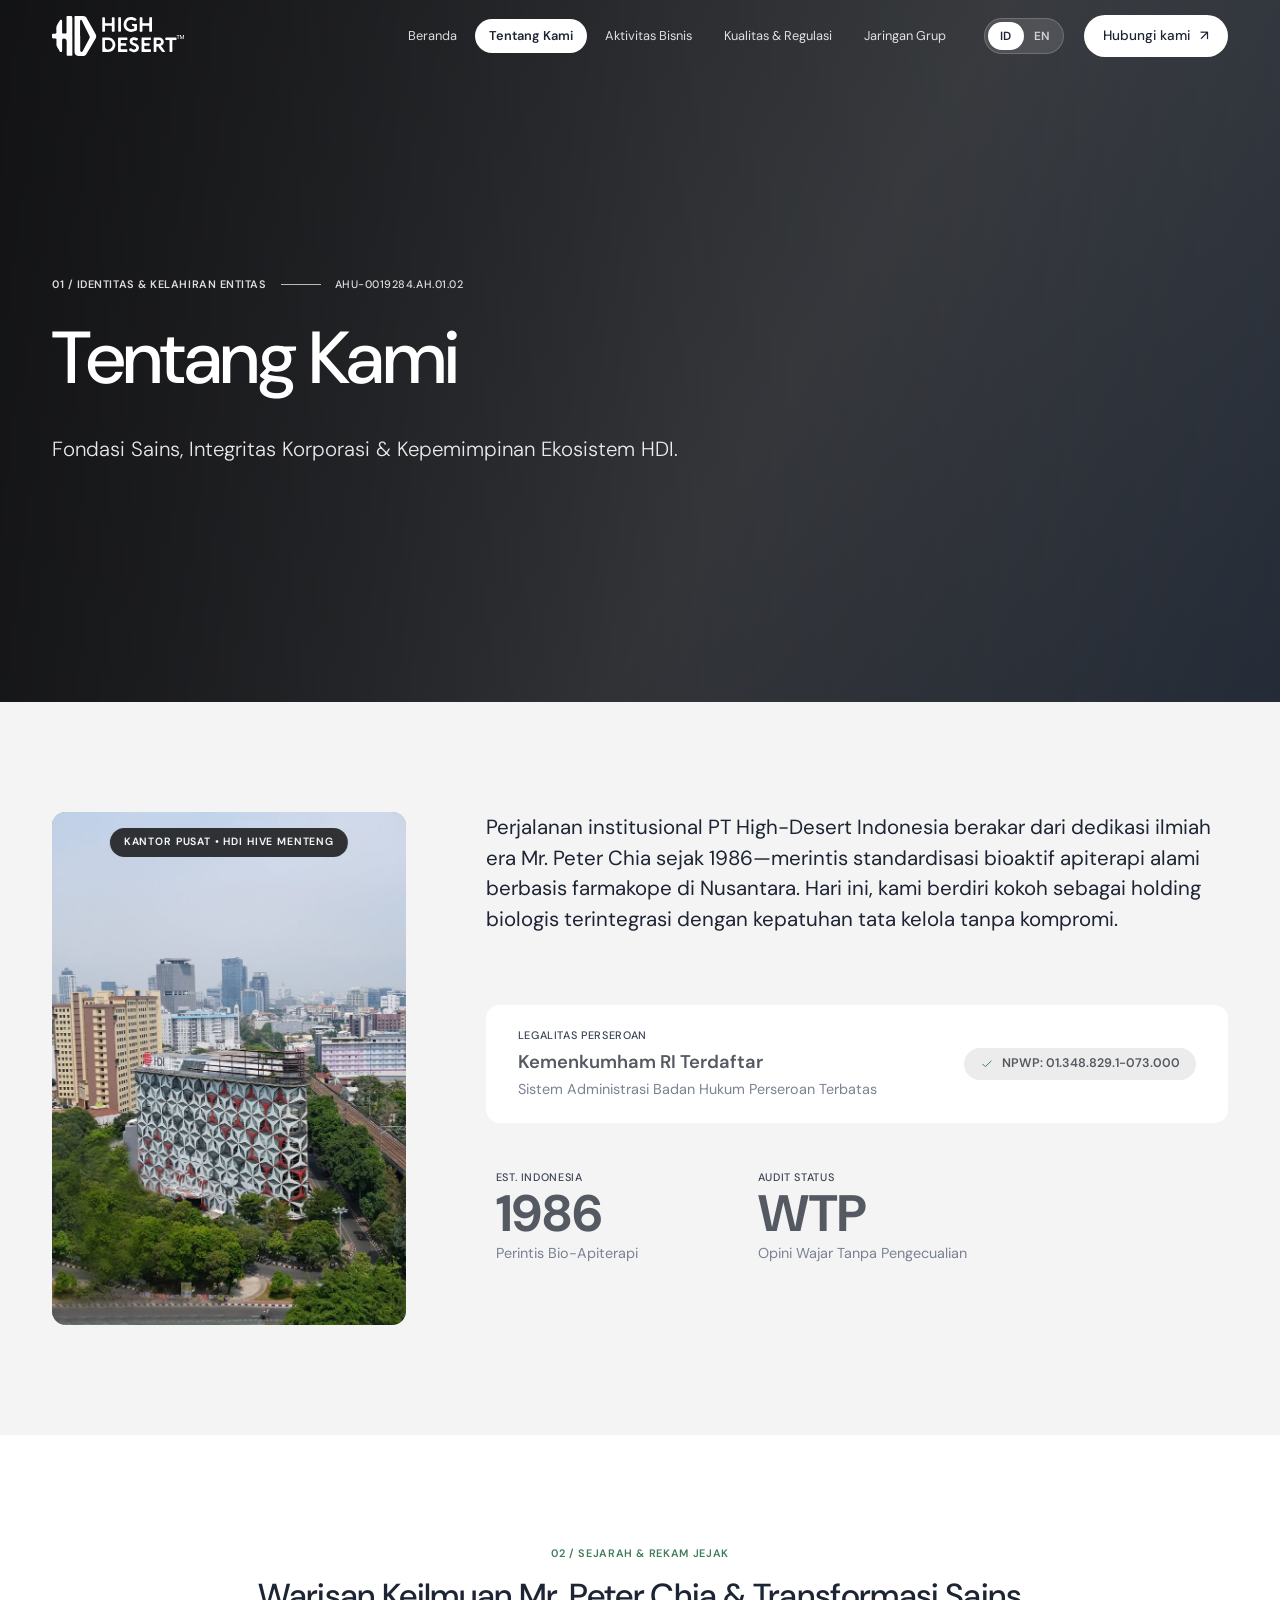
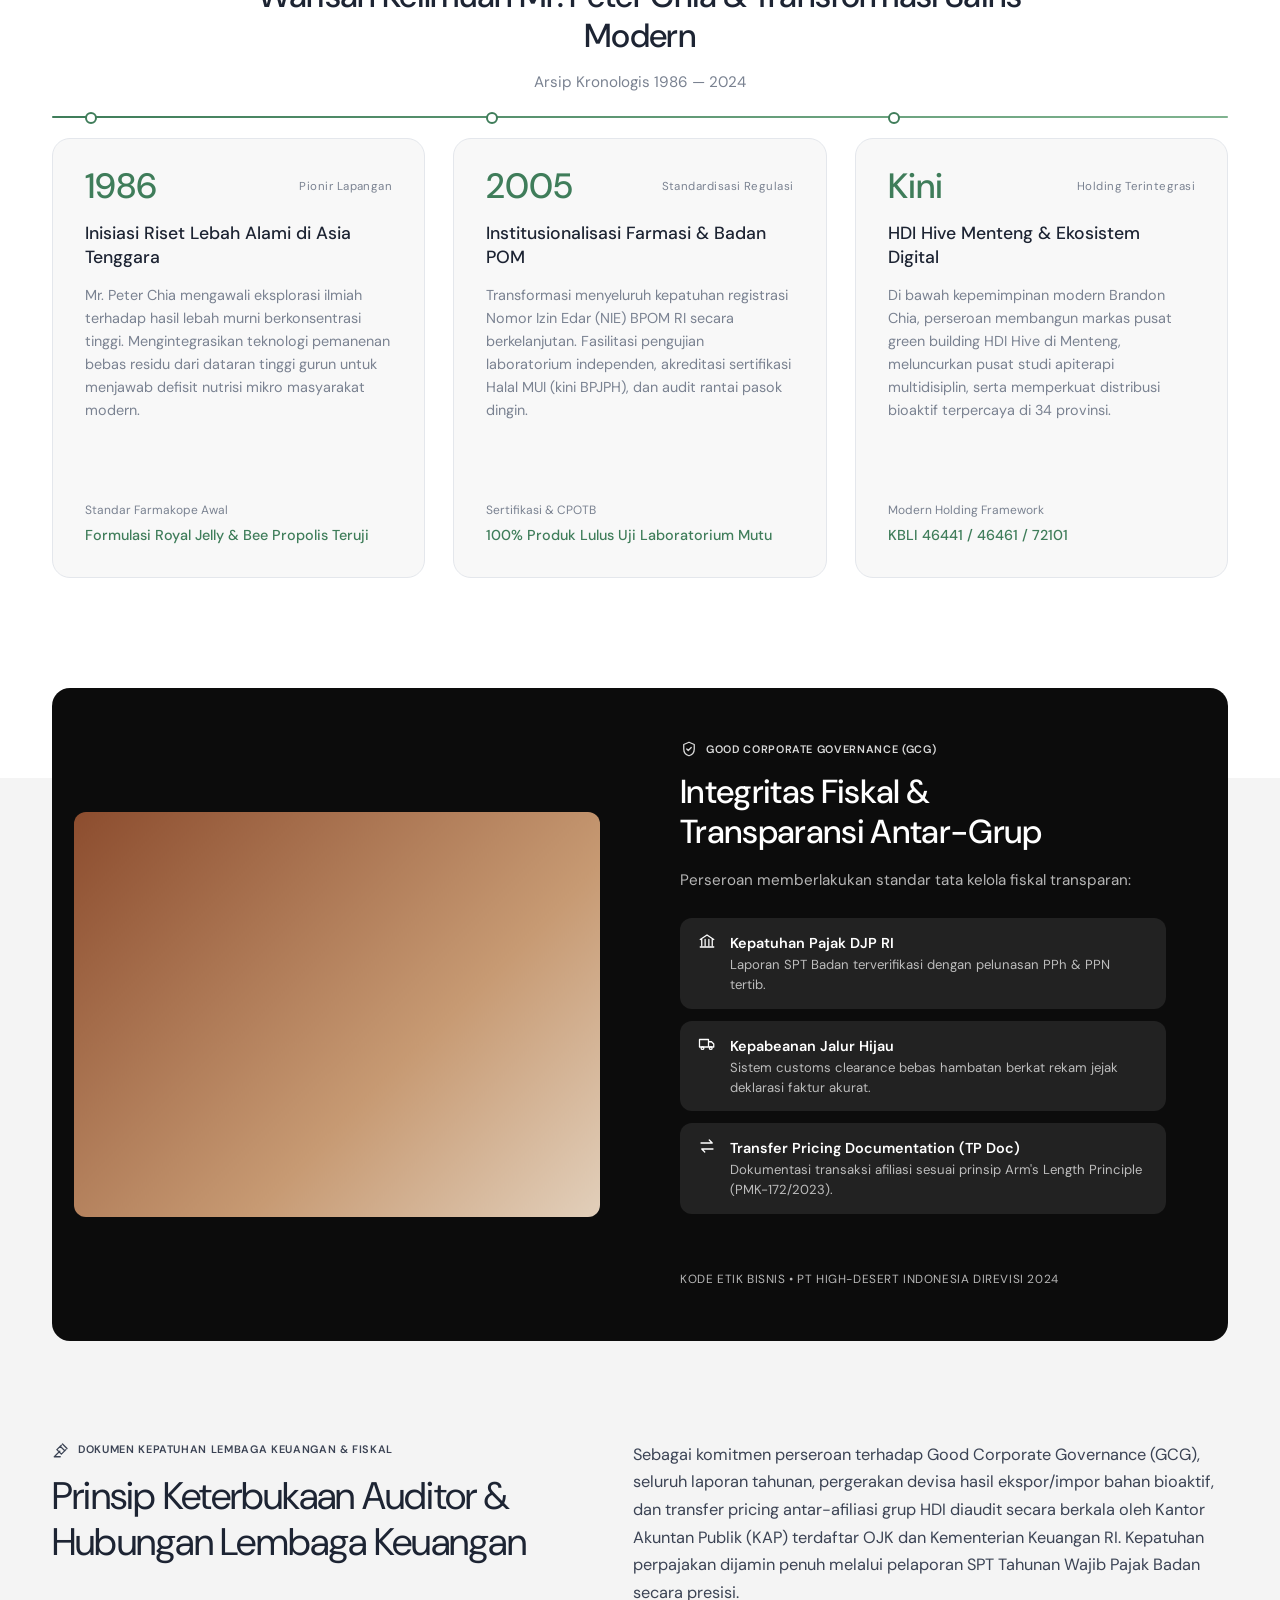
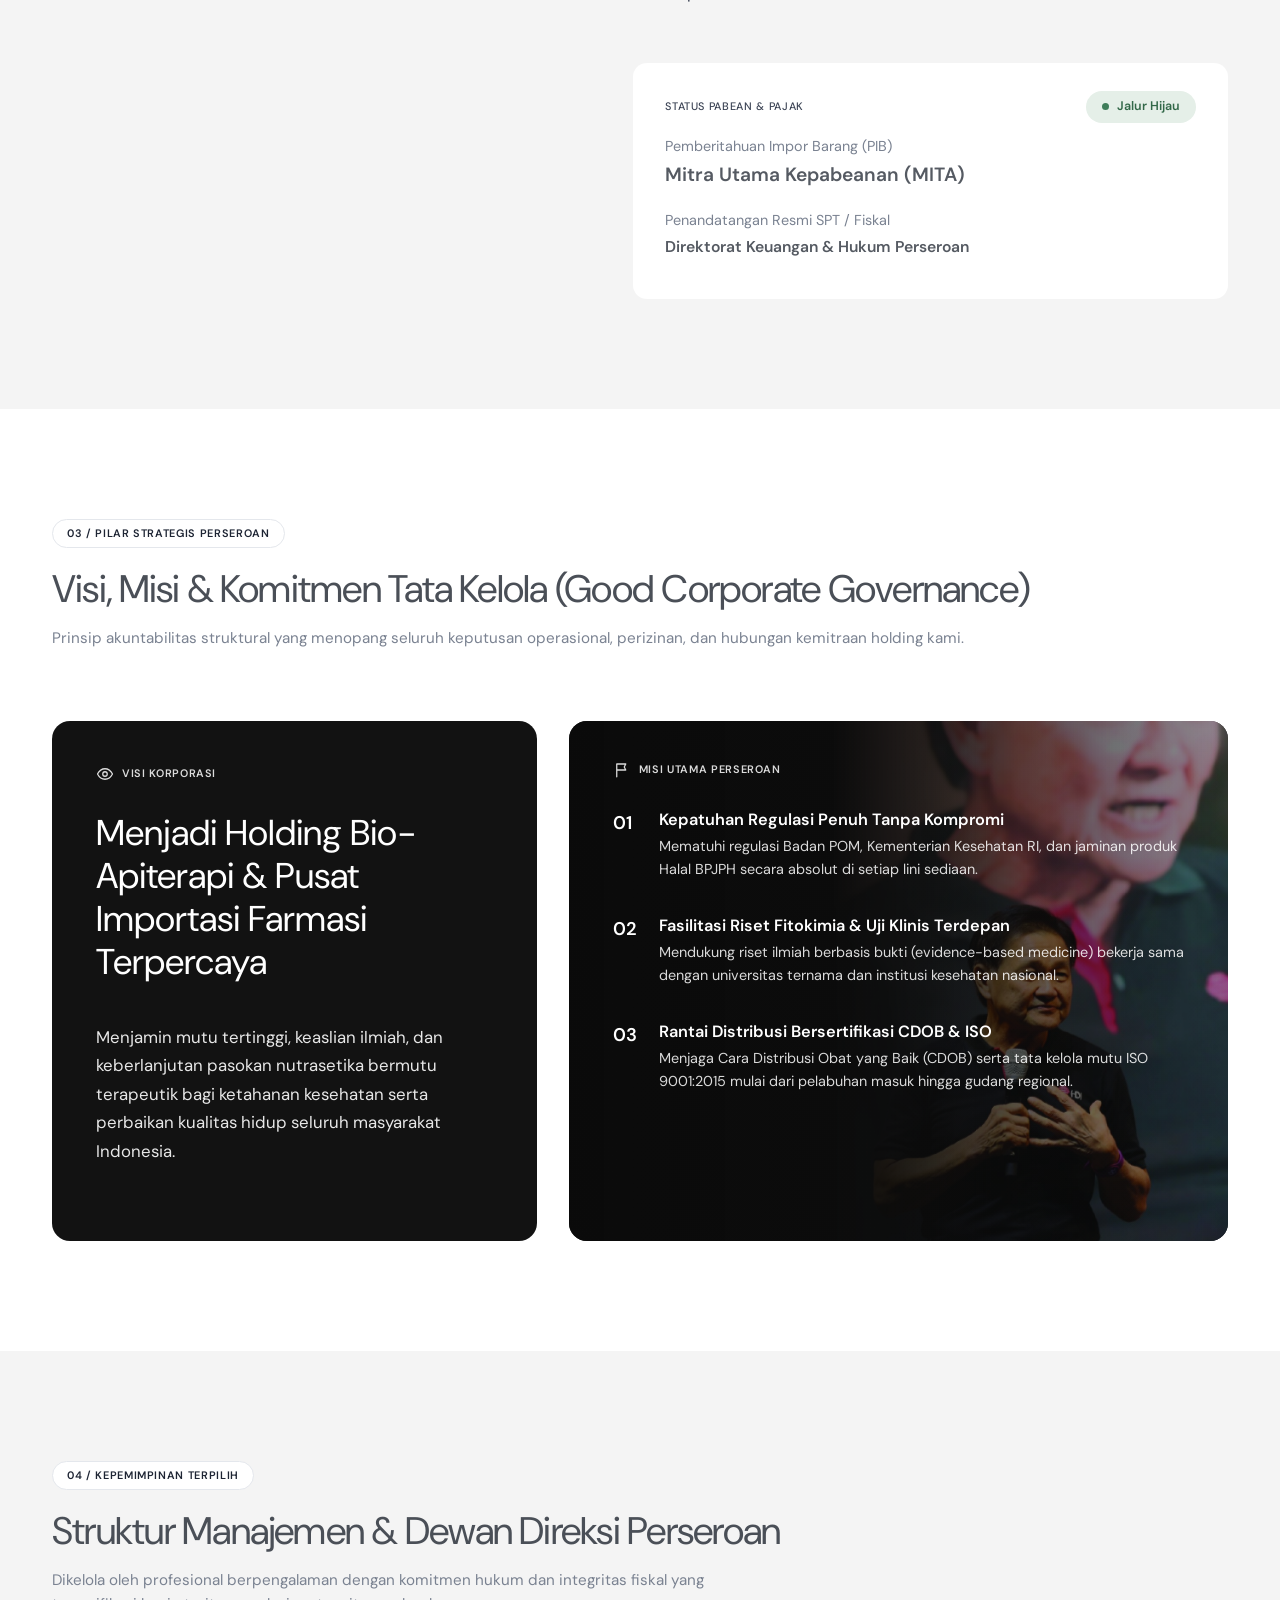
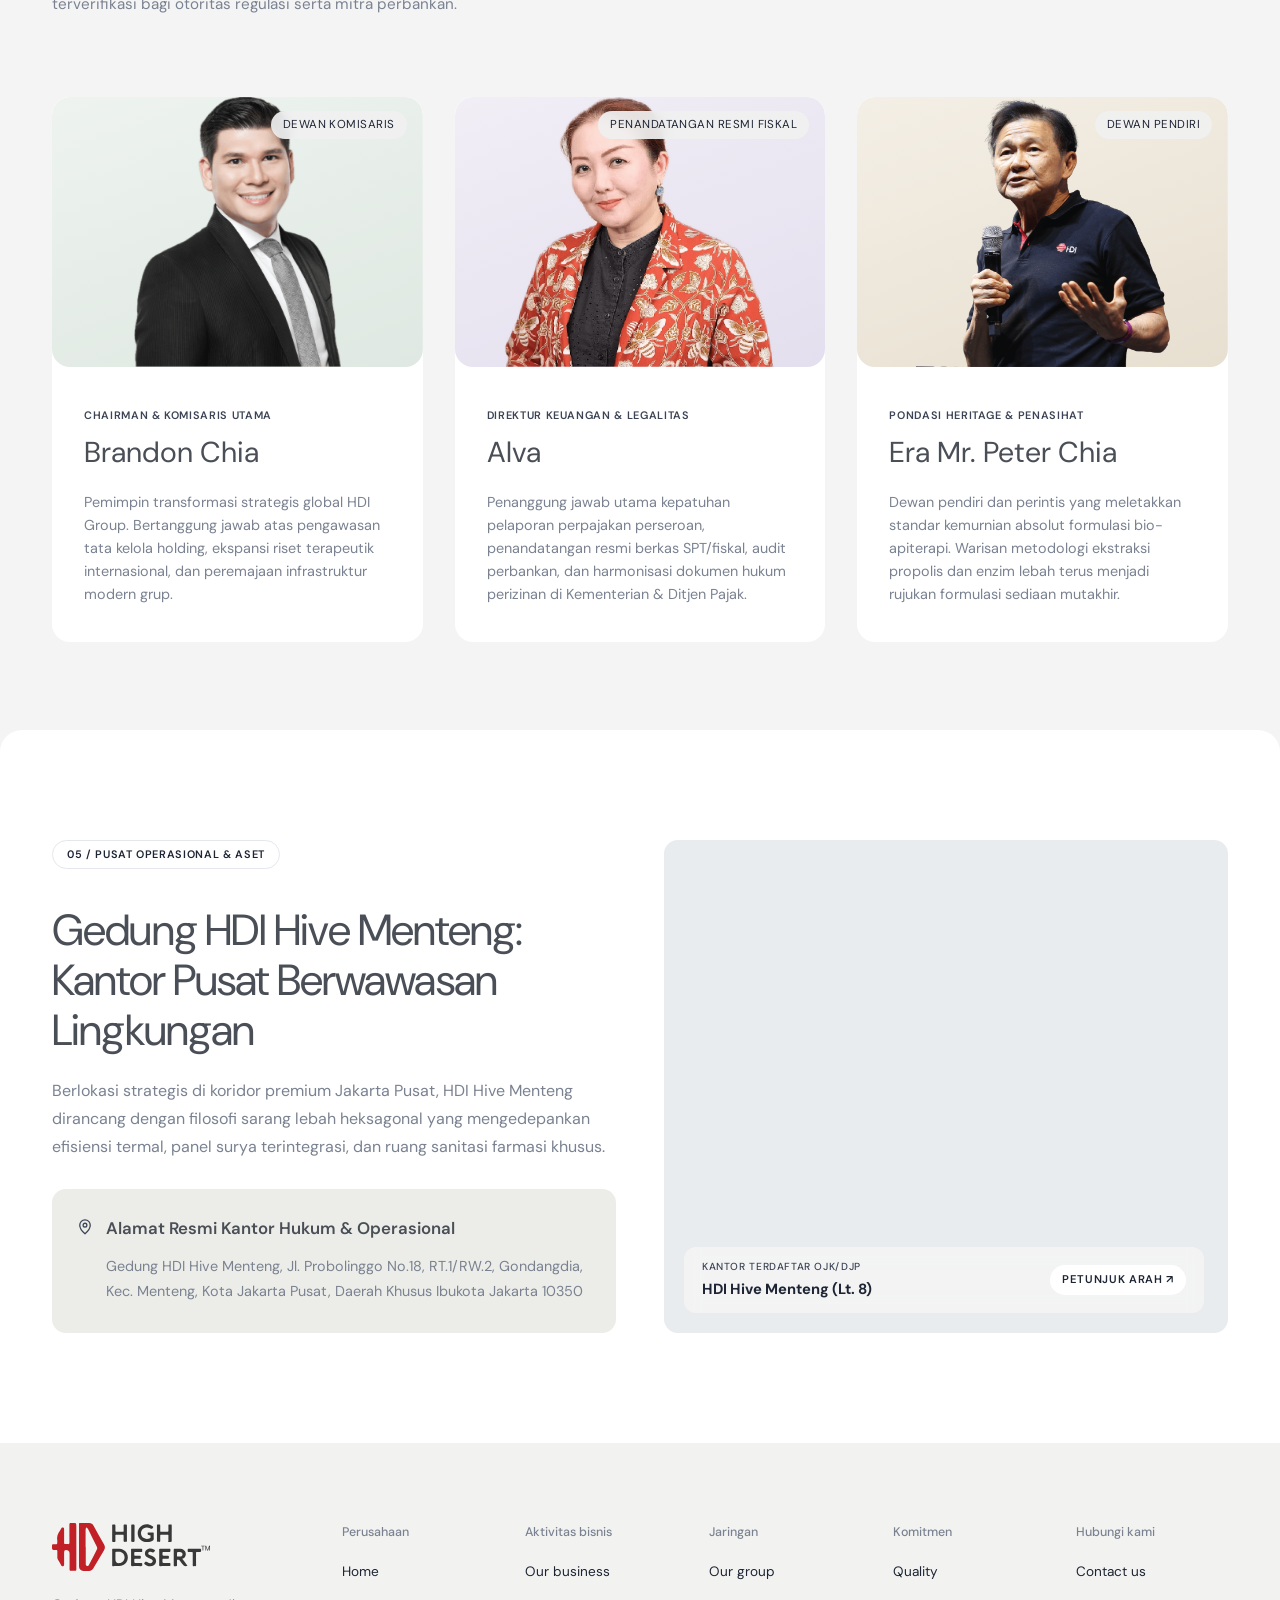
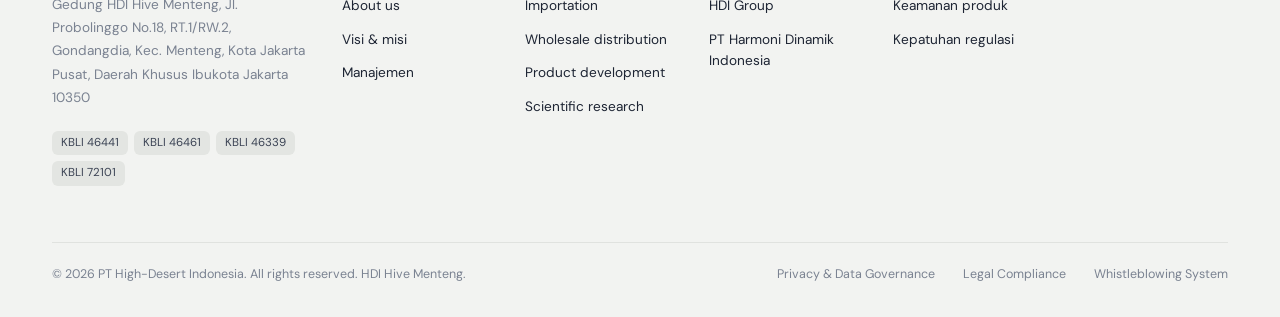
==== commit 4b88d193: "edit bahasa" ====
--- a/about.html
+++ b/about.html
@@ -21,11 +21,11 @@
 
       <nav class="main-nav" aria-label="Navigasi utama">
         <ul>
-          <li><a href="index.html">Overview</a></li>
-          <li><a href="about.html" class="is-active" aria-current="page">About Us</a></li>
-          <li><a href="business.html">Business Activities</a></li>
-          <li><a href="quality.html">Quality &amp; Regulatory</a></li>
-          <li><a href="network.html">Group Network</a></li>
+          <li><a href="index.html">Beranda</a></li>
+          <li><a href="about.html" class="is-active" aria-current="page">Tentang Kami</a></li>
+          <li><a href="business.html">Aktivitas Bisnis</a></li>
+          <li><a href="quality.html">Kualitas &amp; Regulasi</a></li>
+          <li><a href="network.html">Jaringan Grup</a></li>
         </ul>
       </nav>
 
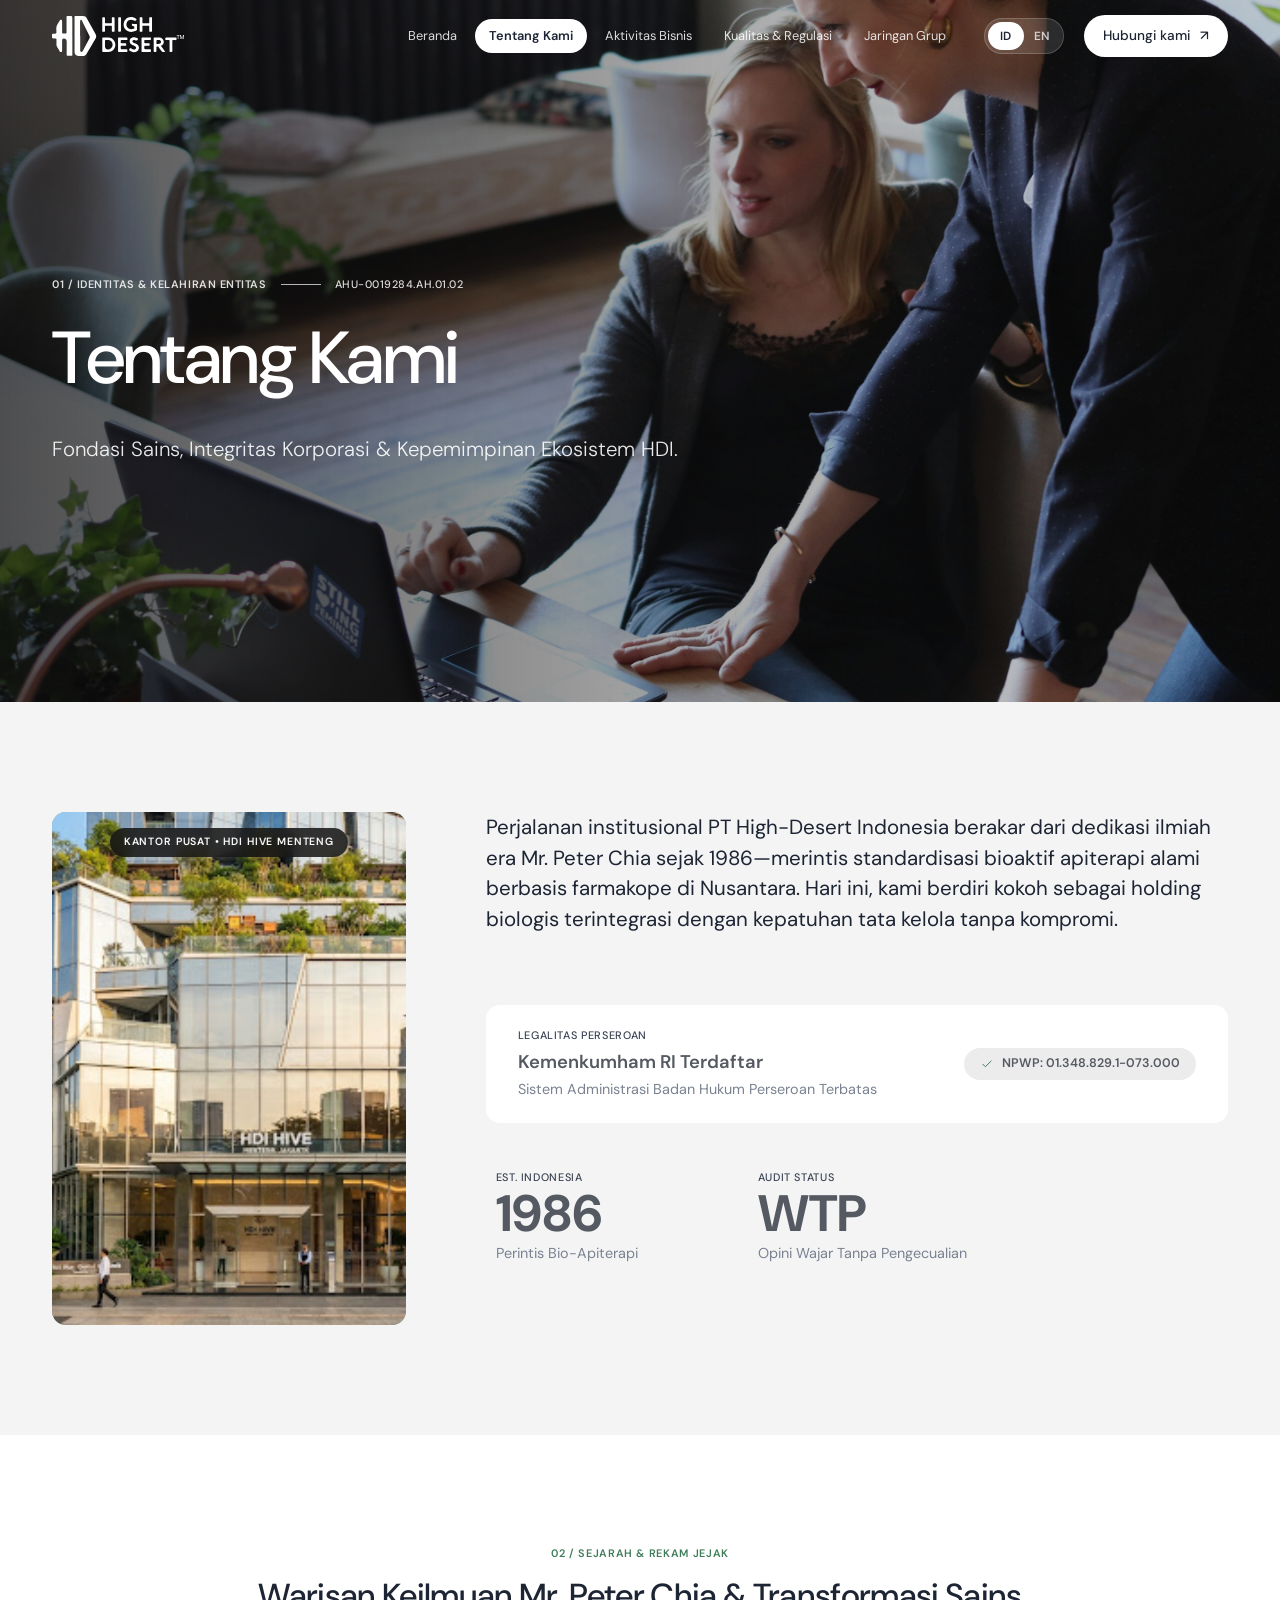
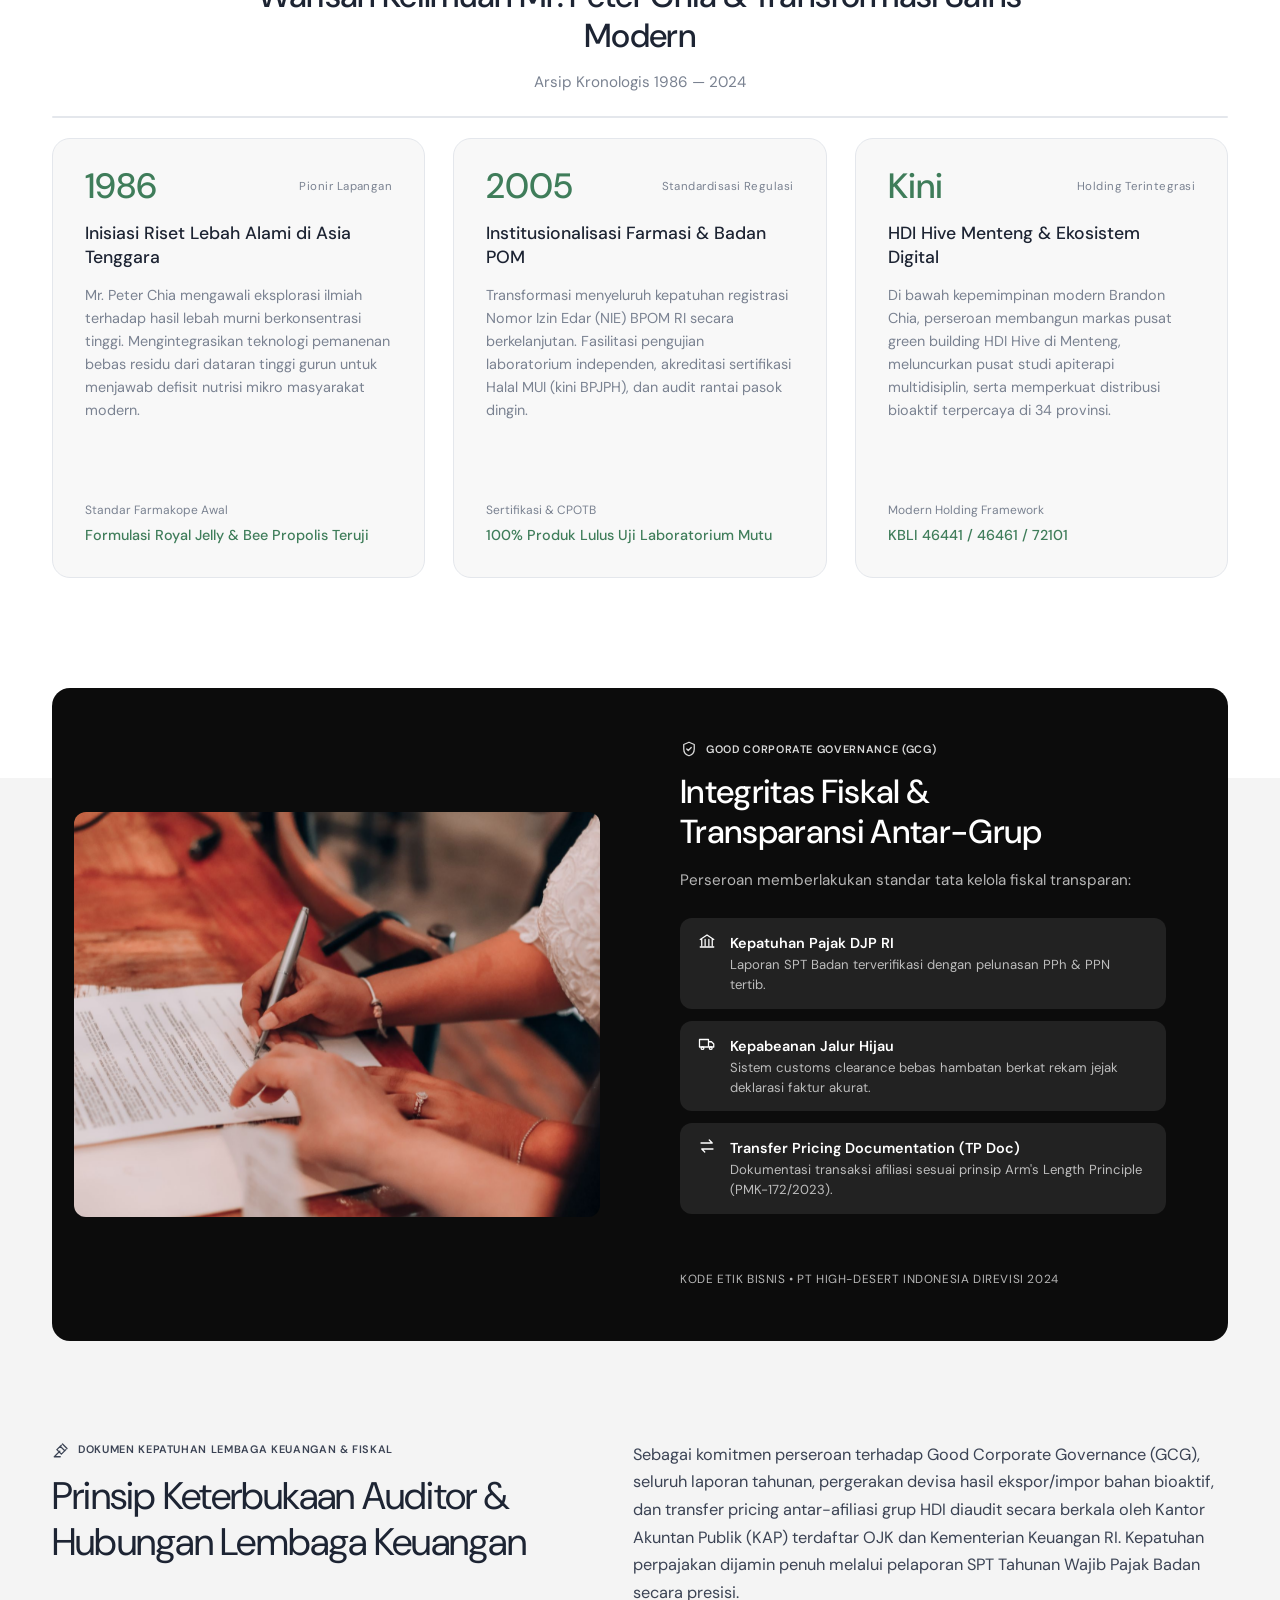
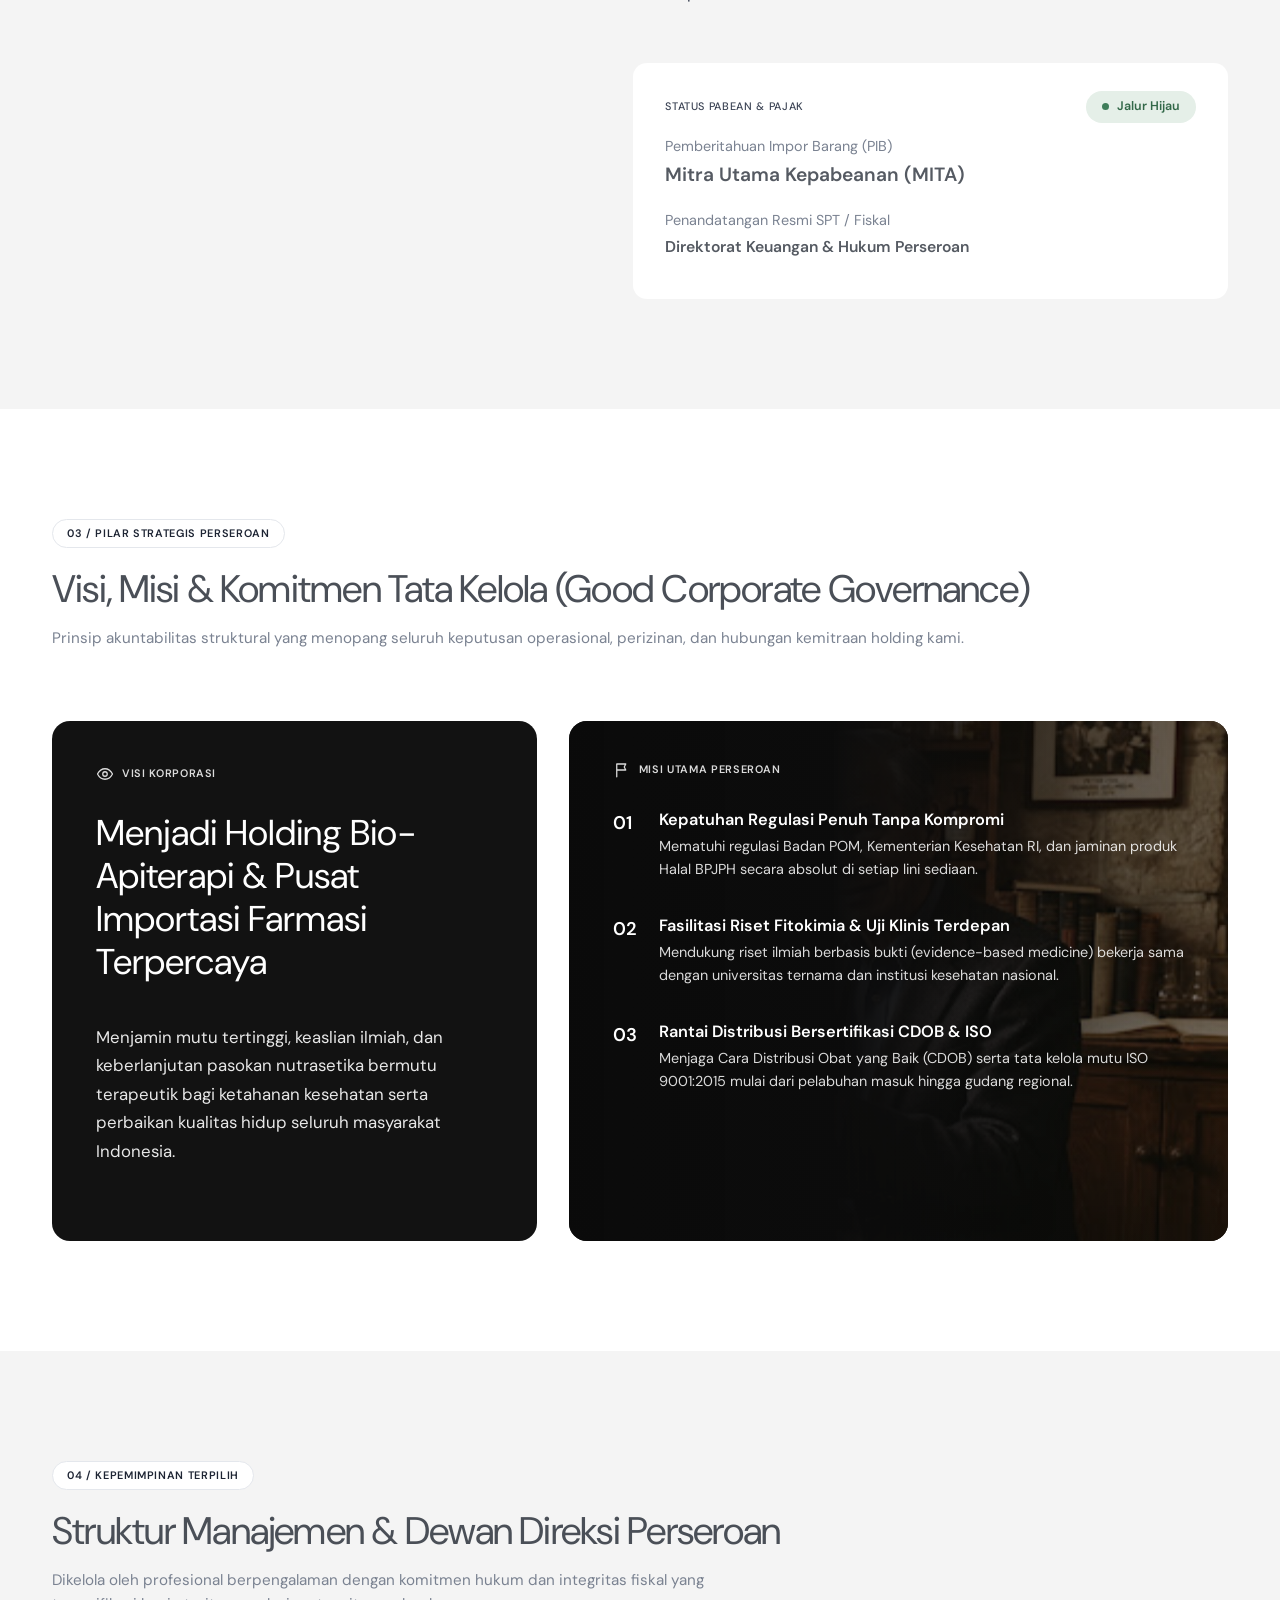
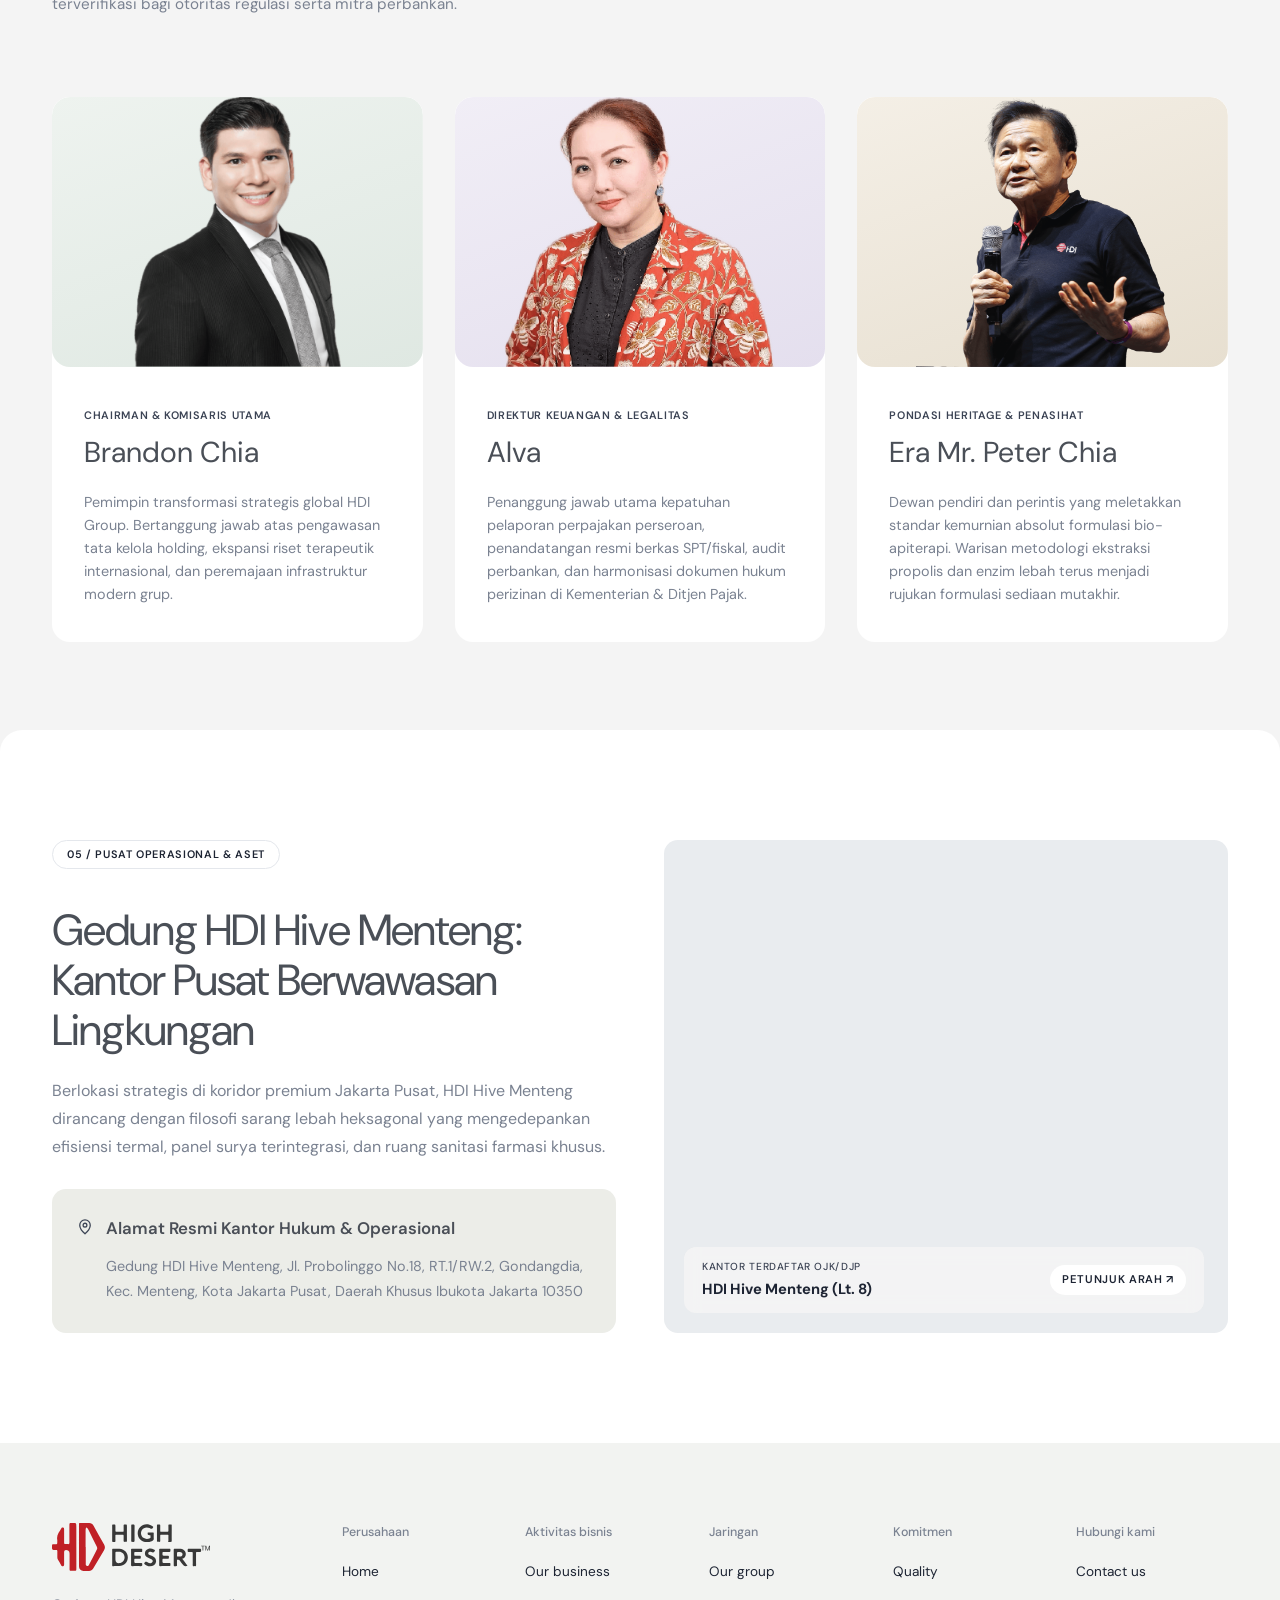
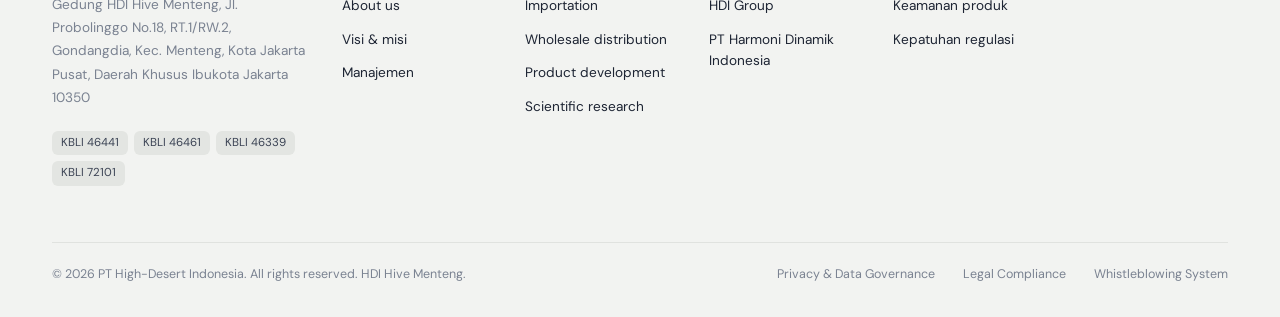
==== commit db6c7039: "assets update update assets" ====
--- a/about.html
+++ b/about.html
@@ -46,7 +46,7 @@
   <main>
     <!-- ============ 01 HERO ============ -->
     <section class="page-hero" id="top">
-      <div class="page-hero-bg" style="--img:url('assets/about-hero.jpg')"></div>
+      <div class="page-hero-bg" style="--img:url('assets/about-us/banner.jpg')"></div>
       <div class="page-hero-overlay"></div>
       <div class="container page-hero-content">
         <p class="eyebrow eyebrow-light hero-anim page-hero-eyebrow" style="--d:.1s">
@@ -65,7 +65,7 @@
     <section class="section section-gray">
       <div class="container intro-grid">
         <figure class="intro-photo reveal reveal-left">
-          <div class="intro-photo-img" style="--img:url('assets/hdi-hive.jpg')"></div>
+          <div class="intro-photo-img" style="--img:url('assets/about-us/sidebar.jpg')"></div>
           <figcaption class="pill-dark">Kantor Pusat • HDI Hive Menteng</figcaption>
         </figure>
 
@@ -154,7 +154,7 @@
       <div class="container">
         <div class="gcg-panel reveal">
           <div class="gcg-img-wrap">
-            <div class="gcg-img parallax" style="--img:url('assets/gcg-signing.jpg')"></div>
+            <div class="gcg-img parallax" style="--img:url('assets/about-us/signing.jpg')"></div>
           </div>
           <div class="gcg-body">
             <p class="eyebrow eyebrow-light icon-eyebrow">
@@ -229,7 +229,7 @@
           </article>
 
           <article class="vm-card vm-misi reveal" style="--d:.15s">
-            <div class="vm-misi-bg parallax" style="--img:url('assets/peter-chia-stage.jpg')"></div>
+            <div class="vm-misi-bg parallax" style="--img:url('assets/about-us/visi-misi.jpg')"></div>
             <div class="vm-misi-content">
               <p class="eyebrow eyebrow-light icon-eyebrow">
                 <svg viewBox="0 0 24 24" aria-hidden="true"><path d="M5 21V4M5 4h12l-2 4 2 4H5" /></svg>
--- a/style.css
+++ b/style.css
@@ -309,6 +309,11 @@
 .bento .card:hover .eyebrow { color: rgba(255, 255, 255, .85); }
 .bento .card:hover .muted { color: rgba(255, 255, 255, .85); }
 
+/* Gambar PNG transparan menyatu dengan warna kartu. */
+.section-foundation .card-media,
+.section-foundation .green-img,
+.section-foundation .circle-img { --fallback: none; }
+
 /* Saat kartu lain di-hover, kartu Visi kembali abu-abu supaya hanya satu yang hijau */
 .bento:has(.card:hover) .card-green:not(:hover) { background: var(--bg-soft); color: var(--ink); }
 .bento:has(.card:hover) .card-green:not(:hover) .eyebrow { color: var(--ink-soft); }
@@ -618,11 +623,11 @@
    ========================================================= */
 .reveal {
   opacity: 0;
-  transform: translateY(32px);
-  transition: opacity .9s var(--ease-out), transform .9s var(--ease-out);
+  transform: translateY(64px) scale(.96);
+  transition: opacity 1.1s var(--ease-out), transform 1.1s var(--ease-out);
   transition-delay: var(--d, 0s);
 }
-.reveal.is-visible { opacity: 1; transform: none; }
+.reveal.is-visible { opacity: 1; transform: translateY(0) scale(1); }
 /* hover transform pada card tetap berjalan setelah muncul */
 .card.reveal.is-visible:hover, .leader-card.reveal.is-visible:hover { transform: translateY(-4px); }
 .bento .card.reveal.is-visible:hover { transform: translateY(-6px) scale(1.04); }
@@ -724,7 +729,14 @@
     animation-iteration-count: 1 !important;
     transition-duration: .01ms !important;
   }
-  .reveal, .hero-anim { opacity: 1 !important; transform: none !important; }
+  .reveal {
+    opacity: 0 !important;
+    transform: translateY(64px) scale(.96) !important;
+    transition: opacity 1.1s var(--ease-out), transform 1.1s var(--ease-out) !important;
+    transition-delay: var(--d, 0s) !important;
+  }
+  .reveal.is-visible { opacity: 1 !important; transform: translateY(0) scale(1) !important; }
+  .hero-anim { opacity: 1 !important; transform: none !important; }
 }
 
 /* =========================================================
